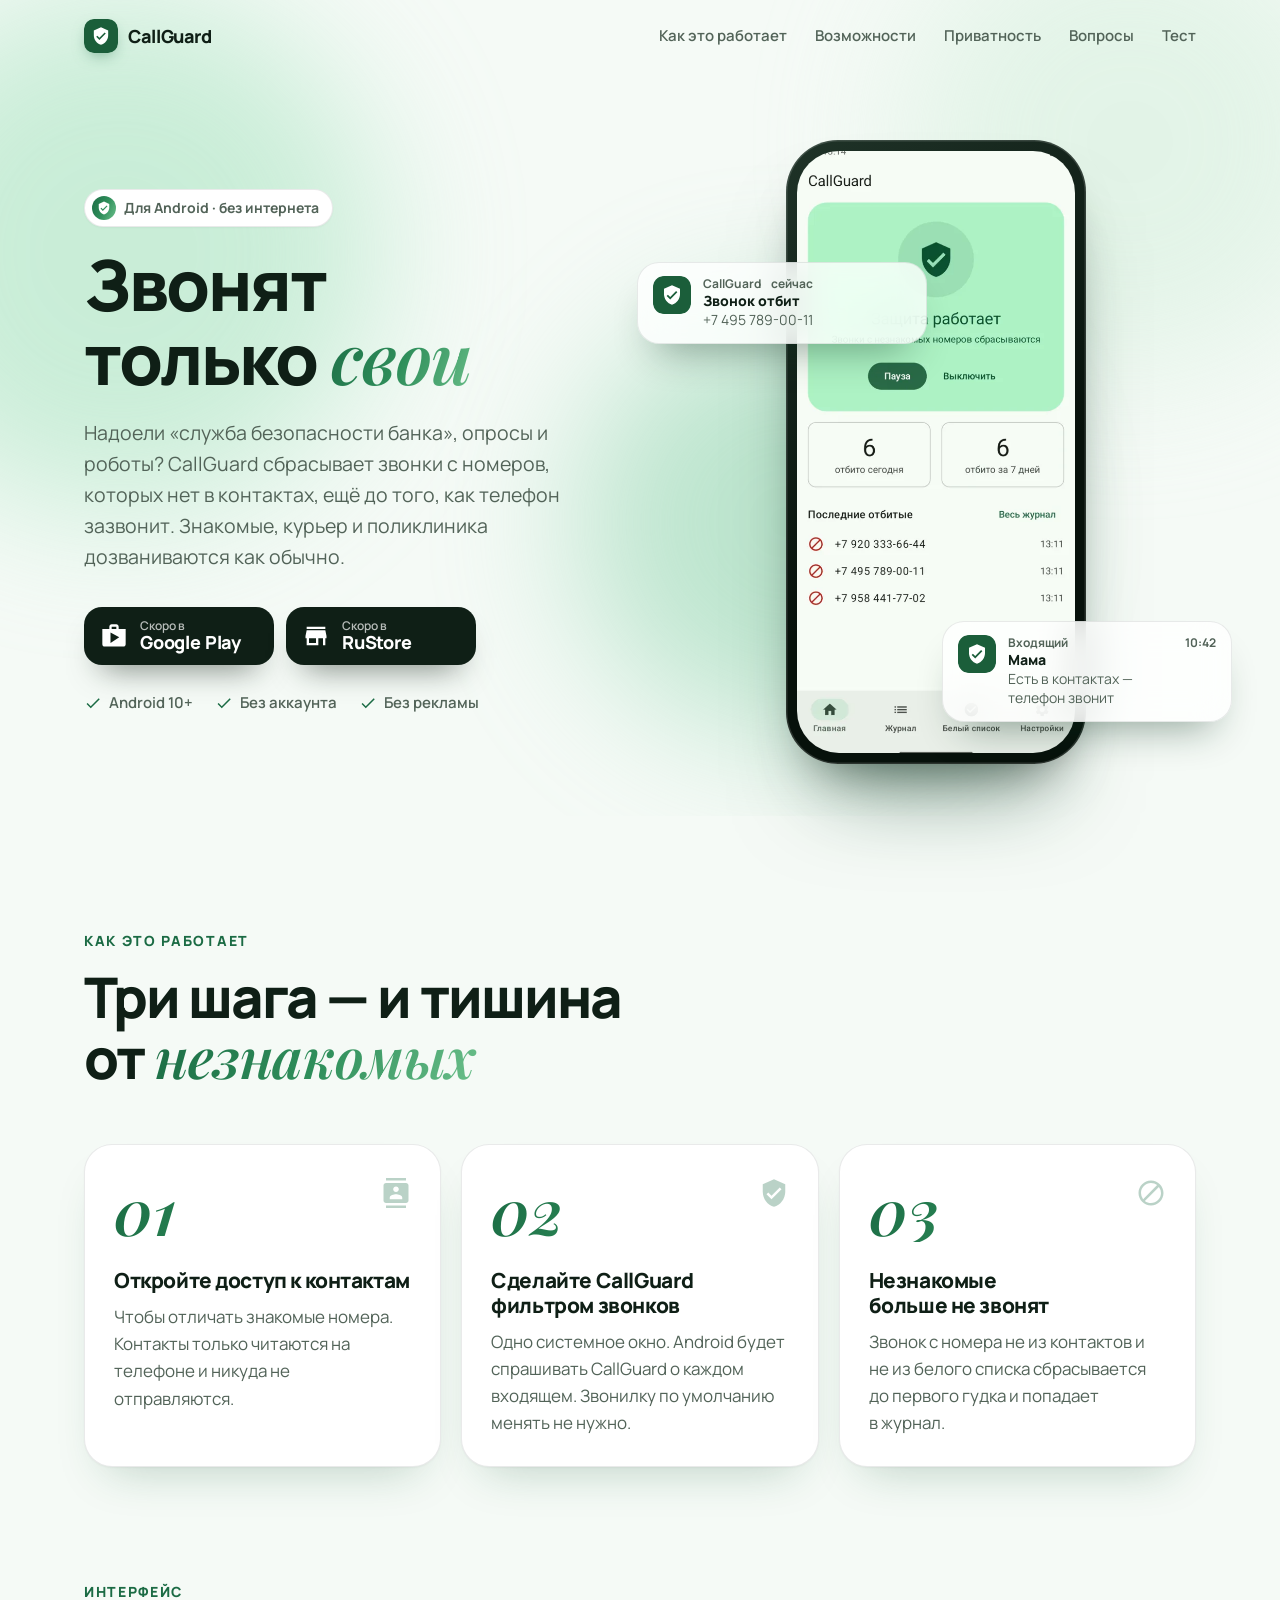
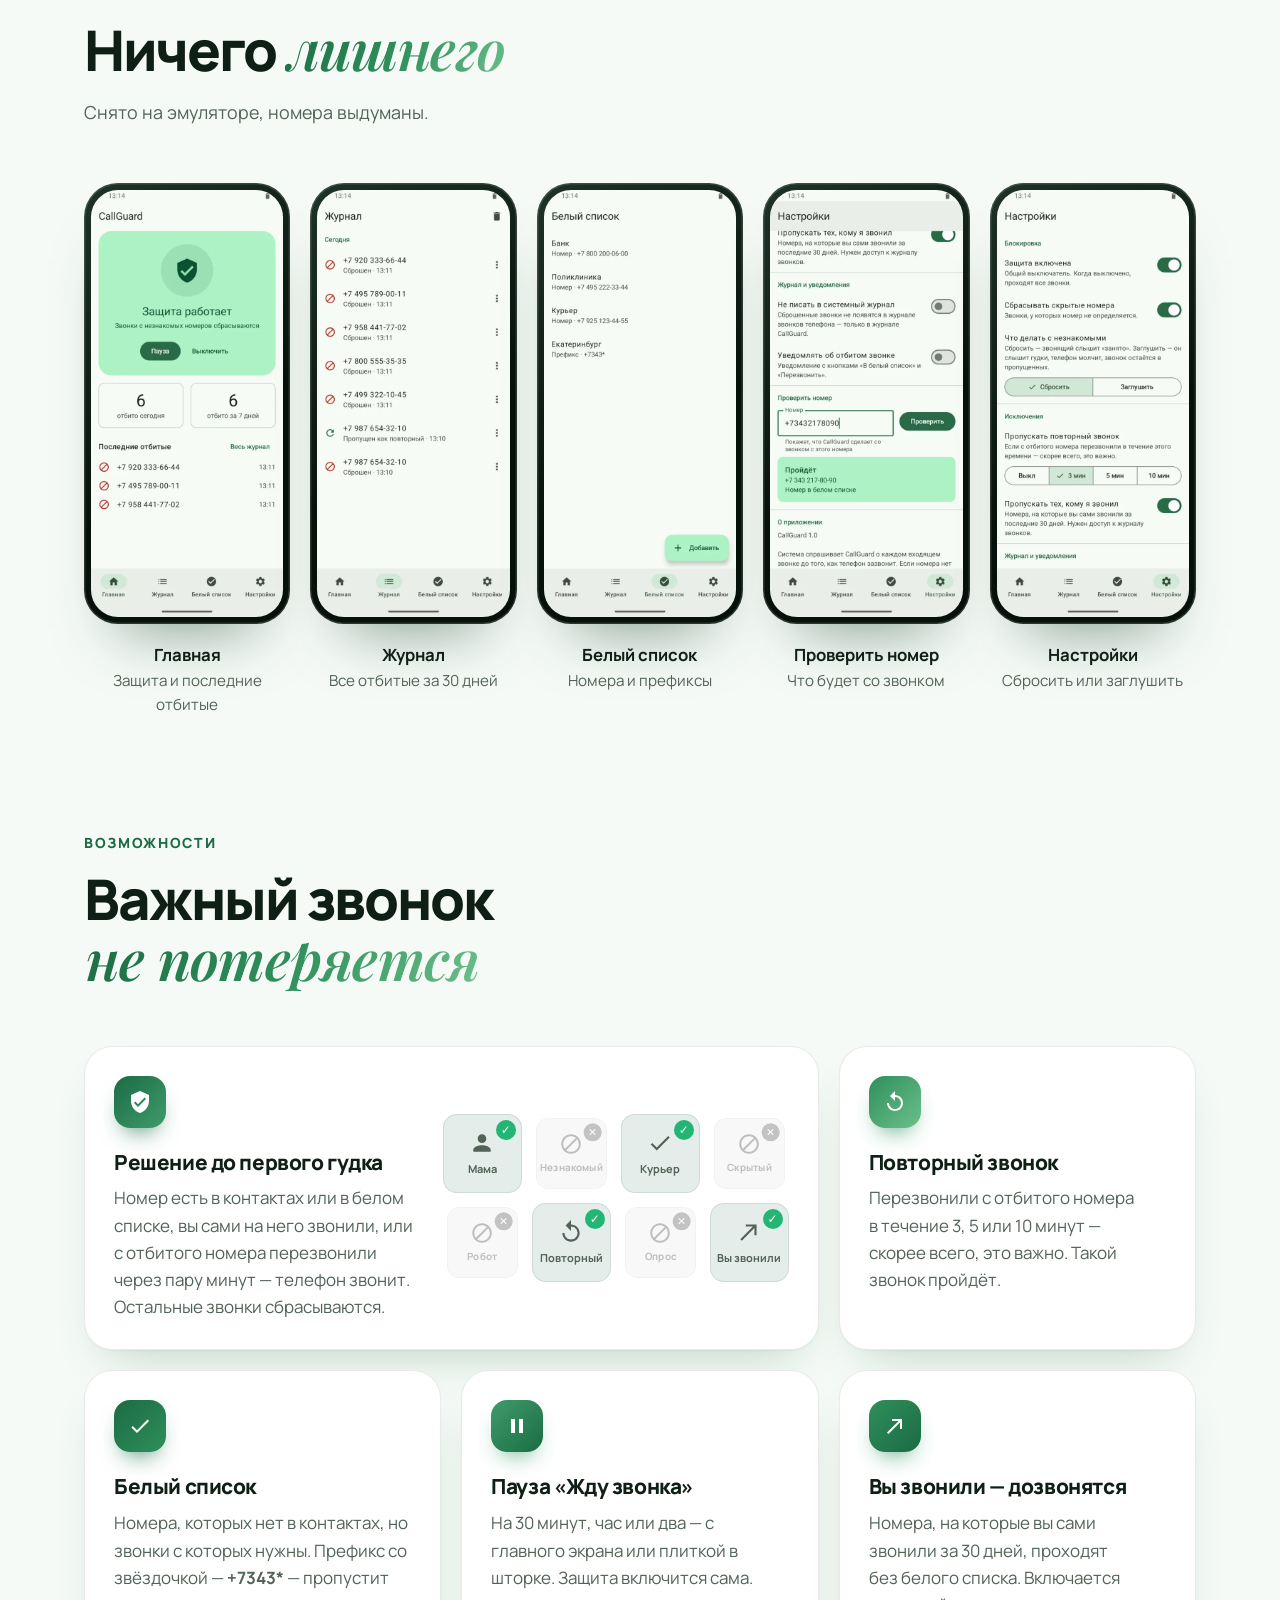
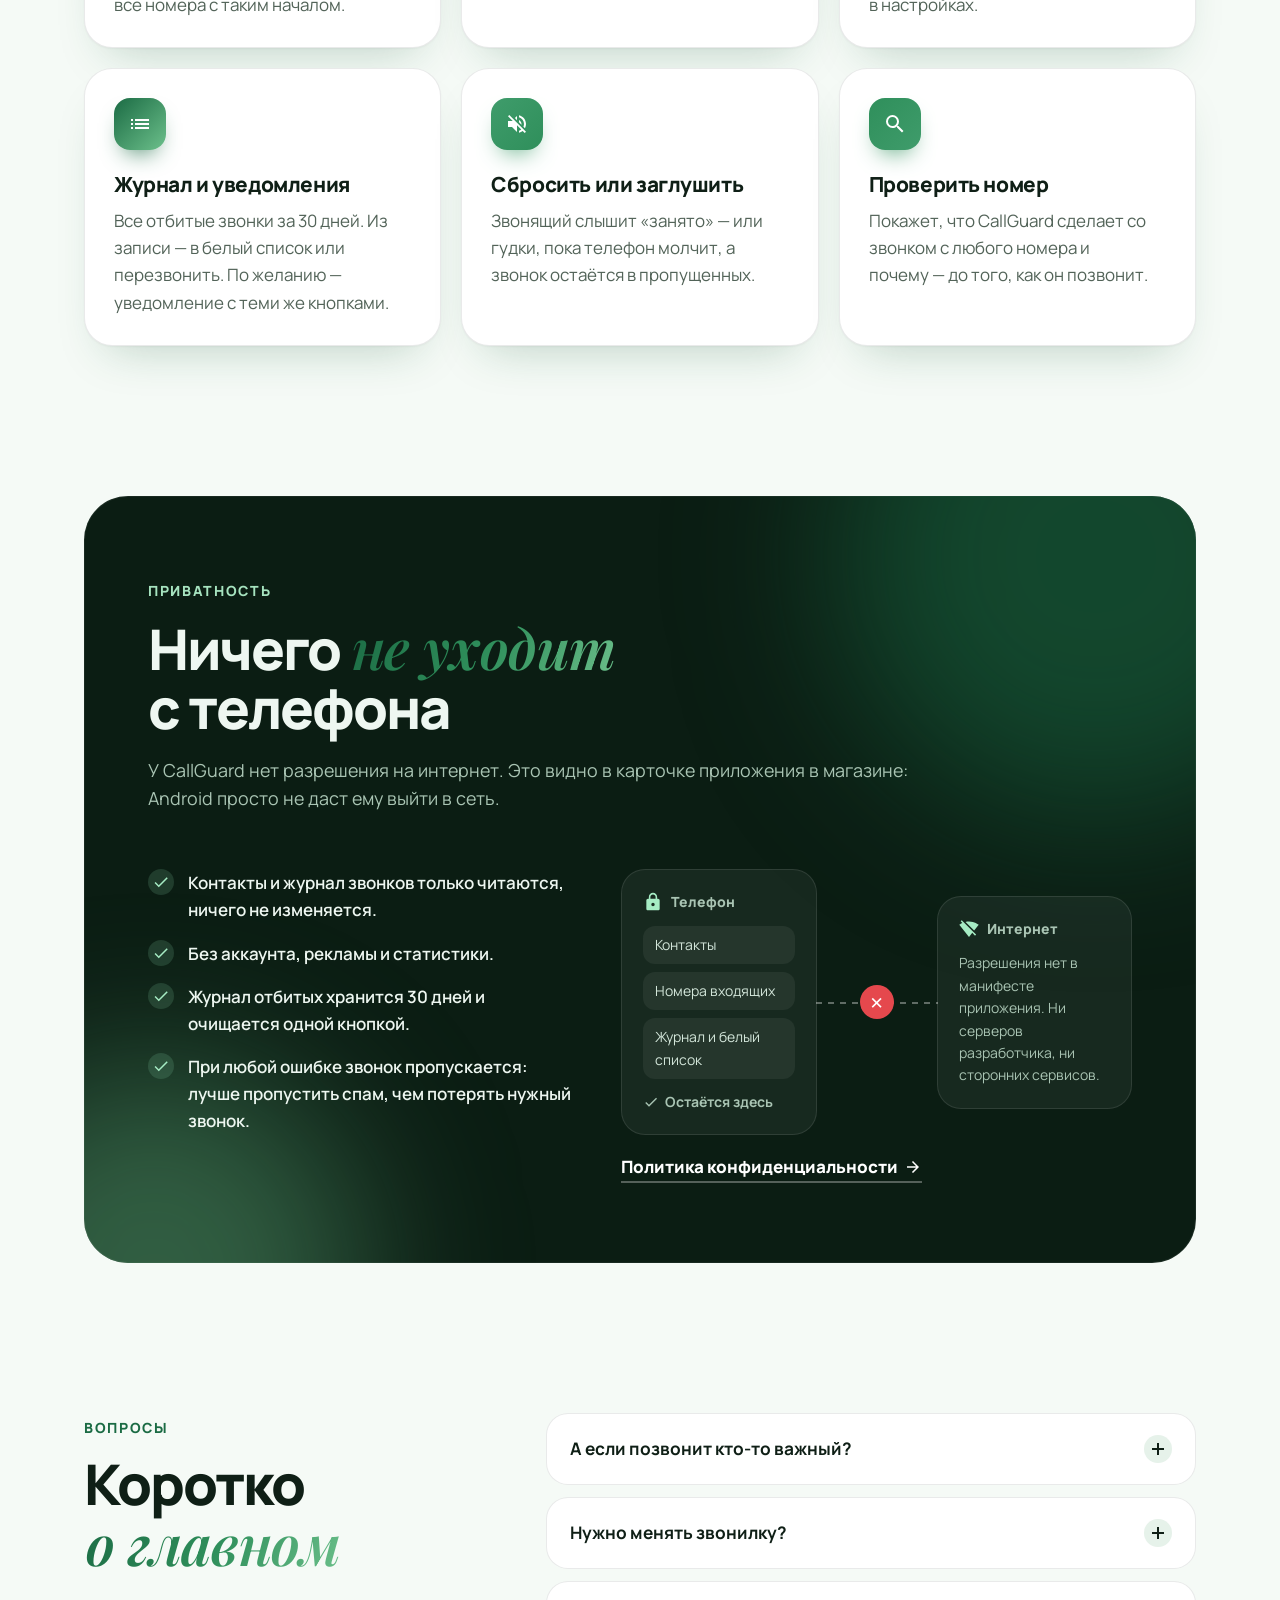
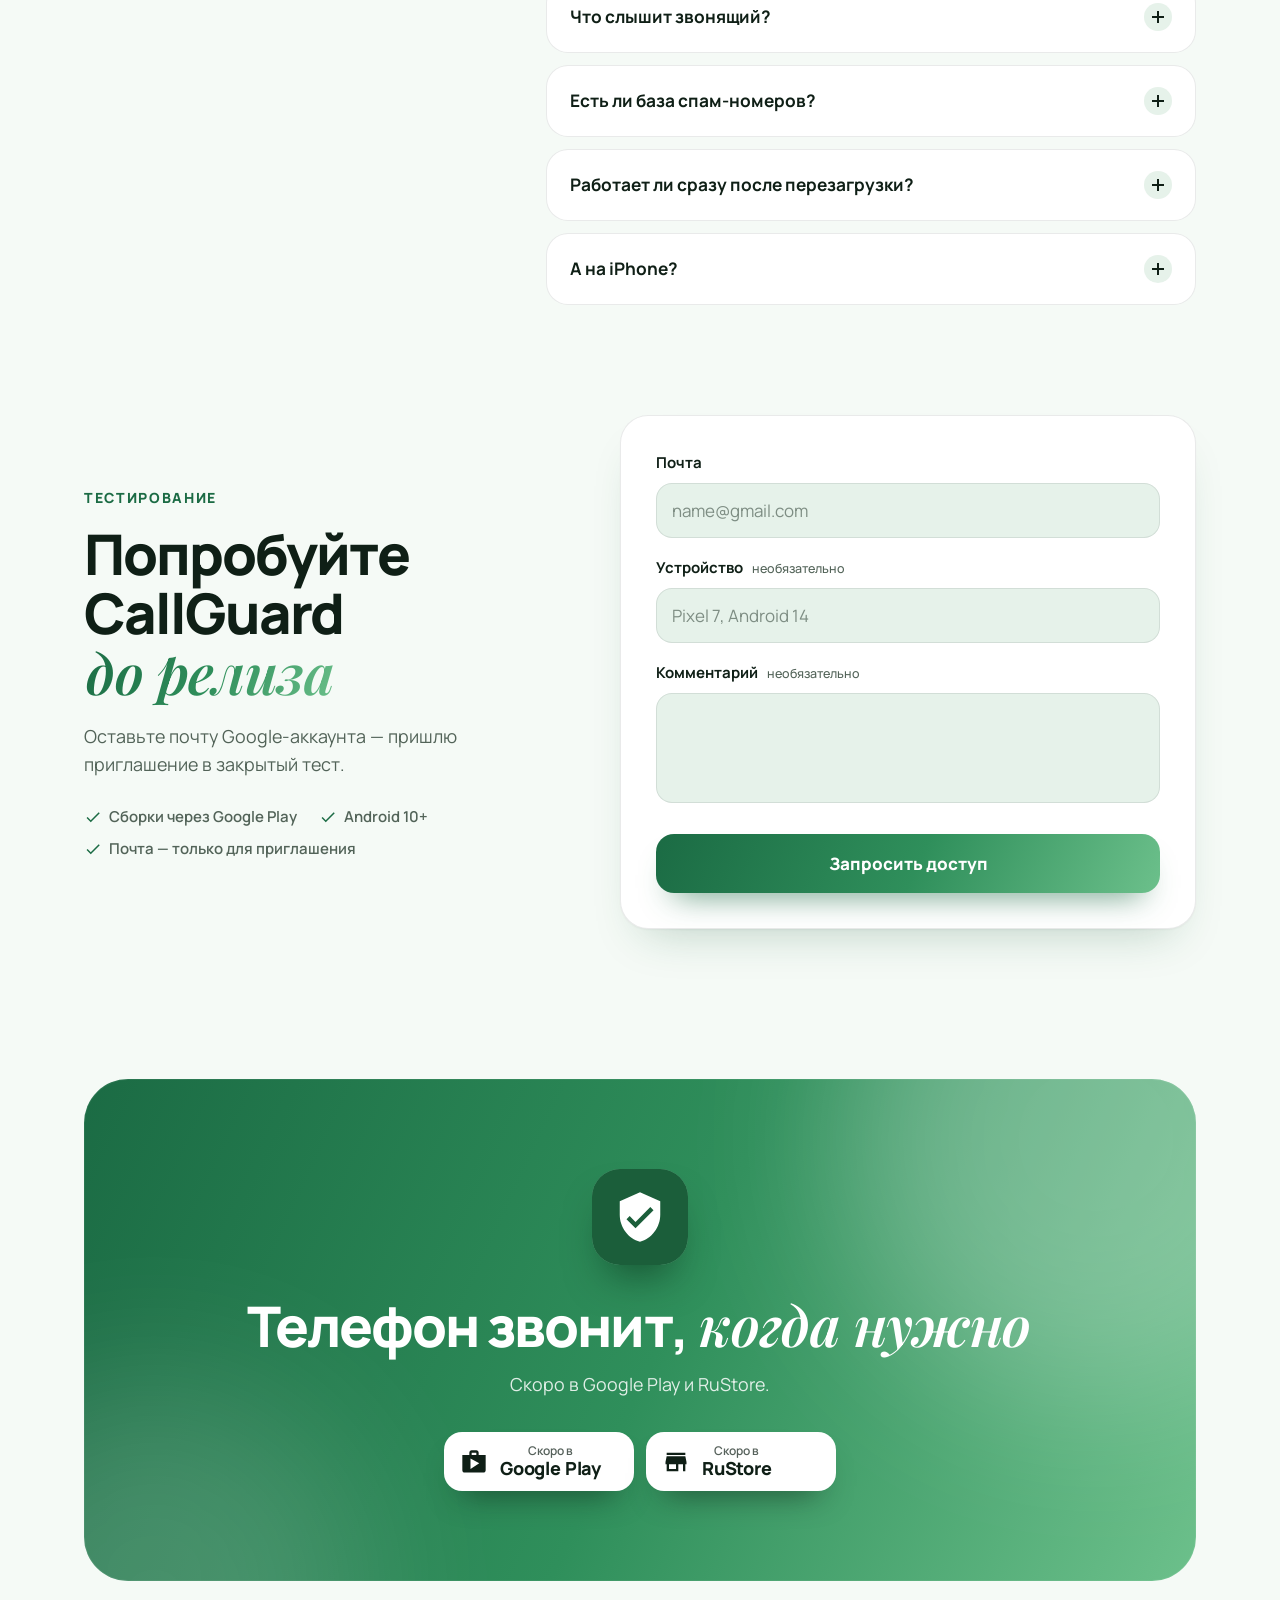
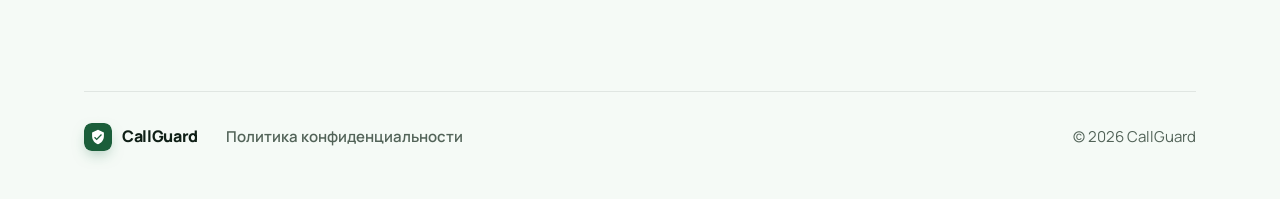
==== index.html @ 75a323c2 "Лендинг и политика конфиденциальности CallGuard" ====
<!doctype html>
<html lang="ru">
<head>
  <meta charset="utf-8">
  <meta name="viewport" content="width=device-width, initial-scale=1">
  <title>CallGuard — защита от спам-звонков для Android</title>
  <meta name="description" content="CallGuard сбрасывает звонки с номеров, которых нет в контактах, ещё до того, как телефон зазвонит. Свои дозвонятся. Без интернета, без рекламы.">
  <meta name="theme-color" content="#1b6b44">
  <meta property="og:type" content="website">
  <meta property="og:title" content="CallGuard">
  <meta property="og:description" content="Звонят только свои. Незнакомые номера сбрасываются ещё до первого гудка.">
  <meta property="og:url" content="https://nightwelf.github.io/callguard/">
  <meta property="og:image" content="https://nightwelf.github.io/callguard/assets/og.png">
  <link rel="canonical" href="https://nightwelf.github.io/callguard/">
  <meta name="twitter:card" content="summary_large_image">
  <link rel="icon" href="assets/favicon.svg" type="image/svg+xml">
  <link rel="apple-touch-icon" href="assets/apple-touch-icon.png">
  <link rel="preload" href="assets/fonts/manrope-cyrillic.woff2" as="font" type="font/woff2" crossorigin>
  <link rel="stylesheet" href="assets/style.css">
  <script>document.documentElement.classList.add("js");</script>
  <script src="assets/main.js" defer></script>
</head>
<body>

<svg class="sprite" aria-hidden="true" focusable="false">
  <!-- Icons: Material Icons (Apache 2.0). -->
  <symbol id="i-shield" viewBox="0 0 24 24"><path d="M12 1 3 5v6c0 5.55 3.84 10.74 9 12 5.16-1.26 9-6.45 9-12V5l-9-4zm-2 16-4-4 1.41-1.41L10 14.17l6.59-6.59L18 9l-8 8z"/></symbol>
  <symbol id="i-check" viewBox="0 0 24 24"><path d="M9 16.17 4.83 12l-1.42 1.41L9 19 21 7l-1.41-1.41z"/></symbol>
  <symbol id="i-shop" viewBox="0 0 24 24"><path d="M16 6V4c0-1.11-.89-2-2-2h-4c-1.11 0-2 .89-2 2v2H2v13c0 1.11.89 2 2 2h16c1.11 0 2-.89 2-2V6h-6zm-6-2h4v2h-4V4zM9 18V9l7.5 4L9 18z"/></symbol>
  <symbol id="i-store" viewBox="0 0 24 24"><path d="M20 4H4v2h16V4zm1 10v-2l-1-5H4l-1 5v2h1v6h10v-6h4v6h2v-6h1zm-9 4H6v-4h6v4z"/></symbol>
  <symbol id="i-contacts" viewBox="0 0 24 24"><path d="M20 0H4v2h16V0zM4 24h16v-2H4v2zM20 4H4c-1.1 0-2 .9-2 2v12c0 1.1.9 2 2 2h16c1.1 0 2-.9 2-2V6c0-1.1-.9-2-2-2zm-8 2.75c1.24 0 2.25 1.01 2.25 2.25s-1.01 2.25-2.25 2.25S9.75 10.24 9.75 9 10.76 6.75 12 6.75zM17 17H7v-1.5c0-1.67 3.33-2.5 5-2.5s5 .83 5 2.5V17z"/></symbol>
  <symbol id="i-block" viewBox="0 0 24 24"><path d="M12 2C6.48 2 2 6.48 2 12s4.48 10 10 10 10-4.48 10-10S17.52 2 12 2zM4 12c0-4.42 3.58-8 8-8 1.85 0 3.55.63 4.9 1.69L5.69 16.9A7.902 7.902 0 0 1 4 12zm8 8c-1.85 0-3.55-.63-4.9-1.69L18.31 7.1A7.902 7.902 0 0 1 20 12c0 4.42-3.58 8-8 8z"/></symbol>
  <symbol id="i-replay" viewBox="0 0 24 24"><path d="M12 5V1L7 6l5 5V7c3.31 0 6 2.69 6 6s-2.69 6-6 6-6-2.69-6-6H4c0 4.42 3.58 8 8 8s8-3.58 8-8-3.58-8-8-8z"/></symbol>
  <symbol id="i-pause" viewBox="0 0 24 24"><path d="M6 19h4V5H6v14zm8-14v14h4V5h-4z"/></symbol>
  <symbol id="i-list" viewBox="0 0 24 24"><path d="M3 13h2v-2H3v2zm0 4h2v-2H3v2zm0-8h2V7H3v2zm4 4h14v-2H7v2zm0 4h14v-2H7v2zM7 7v2h14V7H7z"/></symbol>
  <symbol id="i-outgoing" viewBox="0 0 24 24"><path d="M9 5v2h6.59L4 18.59 5.41 20 17 8.41V15h2V5z"/></symbol>
  <symbol id="i-search" viewBox="0 0 24 24"><path d="M15.5 14h-.79l-.28-.27A6.471 6.471 0 0 0 16 9.5 6.5 6.5 0 1 0 9.5 16c1.61 0 3.09-.59 4.23-1.57l.27.28v.79l5 4.99L20.49 19l-4.99-5zm-6 0C7.01 14 5 11.99 5 9.5S7.01 5 9.5 5 14 7.01 14 9.5 11.99 14 9.5 14z"/></symbol>
  <symbol id="i-volume-off" viewBox="0 0 24 24"><path d="M16.5 12c0-1.77-1.02-3.29-2.5-4.03v2.21l2.45 2.45c.03-.2.05-.41.05-.63zm2.5 0c0 .94-.2 1.82-.54 2.64l1.51 1.51A8.796 8.796 0 0 0 21 12c0-4.28-2.99-7.86-7-8.77v2.06c2.89.86 5 3.54 5 6.71zM4.27 3 3 4.27 7.73 9H3v6h4l5 5v-6.73l4.25 4.25c-.67.52-1.42.93-2.25 1.18v2.06a8.99 8.99 0 0 0 3.69-1.81L19.73 21 21 19.73l-9-9L4.27 3zM12 4 9.91 6.09 12 8.18V4z"/></symbol>
  <symbol id="i-bell" viewBox="0 0 24 24"><path d="M12 22c1.1 0 2-.9 2-2h-4c0 1.1.89 2 2 2zm6-6v-5c0-3.07-1.64-5.64-4.5-6.32V4c0-.83-.67-1.5-1.5-1.5s-1.5.67-1.5 1.5v.68C7.63 5.36 6 7.92 6 11v5l-2 2v1h16v-1l-2-2z"/></symbol>
  <symbol id="i-person" viewBox="0 0 24 24"><path d="M12 12c2.21 0 4-1.79 4-4s-1.79-4-4-4-4 1.79-4 4 1.79 4 4 4zm0 2c-2.67 0-8 1.34-8 4v2h16v-2c0-2.66-5.33-4-8-4z"/></symbol>
  <symbol id="i-lock" viewBox="0 0 24 24"><path d="M18 8h-1V6c0-2.76-2.24-5-5-5S7 3.24 7 6v2H6c-1.1 0-2 .9-2 2v10c0 1.1.9 2 2 2h12c1.1 0 2-.9 2-2V10c0-1.1-.9-2-2-2zm-6 9c-1.1 0-2-.9-2-2s.9-2 2-2 2 .9 2 2-.9 2-2 2zm3.1-9H8.9V6c0-1.71 1.39-3.1 3.1-3.1 1.71 0 3.1 1.39 3.1 3.1v2z"/></symbol>
  <symbol id="i-wifi-off" viewBox="0 0 24 24"><path d="M23.64 7c-.45-.34-4.93-4-11.64-4-1.5 0-2.89.19-4.15.48L18.18 13.8 23.64 7zm-6.6 8.22L3.27 1.44 2 2.72l2.05 2.06C1.91 5.76.59 6.82.36 7l11.63 14.49.01.01.01-.01 3.9-4.86 3.32 3.32 1.27-1.27-3.46-3.46z"/></symbol>
  <symbol id="i-arrow" viewBox="0 0 24 24"><path d="m12 4-1.41 1.41L16.17 11H4v2h12.17l-5.58 5.59L12 20l8-8z"/></symbol>
</svg>

<a class="skip" href="#main">К содержанию</a>

<header class="header">
  <div class="wrap">
    <a class="brand" href="./"><img src="assets/favicon.svg" alt="" width="34" height="34"><span>CallGuard</span></a>
    <nav class="nav" aria-label="Разделы">
      <a href="#how">Как это работает</a>
      <a href="#features">Возможности</a>
      <a href="#privacy">Приватность</a>
      <a href="#faq">Вопросы</a>
      <a href="#beta">Тест</a>
    </nav>
  </div>
</header>

<main id="main">

  <section class="hero">
    <div class="aurora" aria-hidden="true"><span></span><span></span><span></span></div>
    <div class="wrap">
      <div>
        <span class="eyebrow"><i><svg class="ic"><use href="#i-shield"/></svg></i>Для Android · без интернета</span>
        <h1>Звонят только <em>свои</em></h1>
        <p class="lead">Надоели «служба безопасности банка», опросы и роботы? CallGuard сбрасывает звонки с номеров, которых нет в контактах, ещё до того, как телефон зазвонит. Знакомые, курьер и поликлиника дозваниваются как обычно.</p>
        <!-- Not in the stores yet: swap in the real store links after publishing. -->
        <div class="stores">
          <a class="store" aria-disabled="true"><svg class="ic"><use href="#i-shop"/></svg>
            <span><small>Скоро в</small><b>Google Play</b></span></a>
          <a class="store" aria-disabled="true"><svg class="ic"><use href="#i-store"/></svg>
            <span><small>Скоро в</small><b>RuStore</b></span></a>
        </div>
        <ul class="facts">
          <li><svg class="ic"><use href="#i-check"/></svg>Android 10+</li>
          <li><svg class="ic"><use href="#i-check"/></svg>Без аккаунта</li>
          <li><svg class="ic"><use href="#i-check"/></svg>Без рекламы</li>
        </ul>
      </div>

      <div class="visual" aria-hidden="true">
        <div class="notif">
          <img src="assets/favicon.svg" alt="" width="38" height="38">
          <div>
            <p><span>CallGuard</span><span>сейчас</span></p>
            <strong>Звонок отбит</strong>
            <p>+7 495 789-00-11</p>
          </div>
        </div>
        <div class="phone">
          <div class="screen"><img src="assets/shots/1_home.webp" alt="" width="540" height="1200"></div>
        </div>
        <div class="notif n2">
          <img src="assets/favicon.svg" alt="" width="38" height="38">
          <div>
            <p><span>Входящий</span><span>10:42</span></p>
            <strong>Мама</strong>
            <p>Есть в контактах&nbsp;— телефон звонит</p>
          </div>
        </div>
      </div>
    </div>
  </section>

  <section class="section" id="how">
    <div class="wrap">
      <div class="head reveal">
        <span class="kicker">Как это работает</span>
        <h2>Три шага&nbsp;— и тишина от <em>незнакомых</em></h2>
      </div>
      <div class="steps">
        <article class="card step reveal">
          <svg class="ic"><use href="#i-contacts"/></svg>
          <h3>Откройте доступ к контактам</h3>
          <p>Чтобы отличать знакомые номера. Контакты только читаются на телефоне и никуда не отправляются.</p>
        </article>
        <article class="card step reveal" style="--delay:.1s">
          <svg class="ic"><use href="#i-shield"/></svg>
          <h3>Сделайте CallGuard фильтром звонков</h3>
          <p>Одно системное окно. Android будет спрашивать CallGuard о каждом входящем. Звонилку по умолчанию менять не нужно.</p>
        </article>
        <article class="card step reveal" style="--delay:.2s">
          <svg class="ic"><use href="#i-block"/></svg>
          <h3>Незнакомые больше не звонят</h3>
          <p>Звонок с номера не из контактов и не из белого списка сбрасывается до первого гудка и попадает в журнал.</p>
        </article>
      </div>
    </div>
  </section>

  <section class="section" id="screens" style="padding-top:0">
    <div class="wrap">
      <div class="head reveal">
        <span class="kicker">Интерфейс</span>
        <h2>Ничего <em>лишнего</em></h2>
        <p>Снято на эмуляторе, номера выдуманы.</p>
      </div>
      <div class="shots">
        <figure class="shot reveal">
          <div class="frame"><img src="assets/shots/1_home.webp" alt="Главный экран: защита работает, отбито сегодня 6 звонков" width="540" height="1200" loading="lazy"></div>
          <figcaption><b>Главная</b>Защита и последние отбитые</figcaption>
        </figure>
        <figure class="shot reveal" style="--delay:.08s">
          <div class="frame"><img src="assets/shots/2_journal.webp" alt="Журнал отбитых звонков" width="540" height="1200" loading="lazy"></div>
          <figcaption><b>Журнал</b>Все отбитые за 30 дней</figcaption>
        </figure>
        <figure class="shot reveal" style="--delay:.16s">
          <div class="frame"><img src="assets/shots/3_whitelist.webp" alt="Белый список: банк, поликлиника, курьер, префикс +7343" width="540" height="1200" loading="lazy"></div>
          <figcaption><b>Белый список</b>Номера и префиксы</figcaption>
        </figure>
        <figure class="shot reveal" style="--delay:.24s">
          <div class="frame"><img src="assets/shots/4_check.webp" alt="Проверка номера: пройдёт, номер в белом списке" width="540" height="1200" loading="lazy"></div>
          <figcaption><b>Проверить номер</b>Что будет со звонком</figcaption>
        </figure>
        <figure class="shot reveal" style="--delay:.32s">
          <div class="frame"><img src="assets/shots/5_settings.webp" alt="Настройки блокировки и исключений" width="540" height="1200" loading="lazy"></div>
          <figcaption><b>Настройки</b>Сбросить или заглушить</figcaption>
        </figure>
      </div>
    </div>
  </section>

  <section class="section" id="features" style="padding-top:0">
    <div class="wrap">
      <div class="head reveal">
        <span class="kicker">Возможности</span>
        <h2>Важный звонок <em>не потеряется</em></h2>
      </div>
      <div class="bento">
        <article class="card wide reveal">
          <div>
            <span class="badge" style="--c1:#1b6b44;--c2:#3f9c6b"><svg class="ic"><use href="#i-shield"/></svg></span>
            <h3>Решение до первого гудка</h3>
            <p>Номер есть в контактах или в белом списке, вы сами на него звонили, или с отбитого номера перезвонили через пару минут&nbsp;— телефон звонит. Остальные звонки сбрасываются.</p>
          </div>
          <div class="tiles" aria-hidden="true">
            <div class="tile good"><svg class="ic"><use href="#i-person"/></svg>Мама</div>
            <div class="tile bad" style="--d:.15s"><svg class="ic"><use href="#i-block"/></svg>Незнакомый</div>
            <div class="tile good" style="--d:.3s"><svg class="ic"><use href="#i-check"/></svg>Курьер</div>
            <div class="tile bad" style="--d:.45s"><svg class="ic"><use href="#i-block"/></svg>Скрытый</div>
            <div class="tile bad" style="--d:.6s"><svg class="ic"><use href="#i-block"/></svg>Робот</div>
            <div class="tile good" style="--d:.75s"><svg class="ic"><use href="#i-replay"/></svg>Повторный</div>
            <div class="tile bad" style="--d:.9s"><svg class="ic"><use href="#i-block"/></svg>Опрос</div>
            <div class="tile good" style="--d:1.05s"><svg class="ic"><use href="#i-outgoing"/></svg>Вы звонили</div>
          </div>
        </article>
        <article class="card reveal" style="--delay:.1s">
          <span class="badge" style="--c1:#2f8f5b;--c2:#6cc08b"><svg class="ic"><use href="#i-replay"/></svg></span>
          <h3>Повторный звонок</h3>
          <p>Перезвонили с отбитого номера в течение 3, 5 или 10 минут&nbsp;— скорее всего, это важно. Такой звонок пройдёт.</p>
        </article>
        <article class="card reveal">
          <span class="badge" style="--c1:#1b6b44;--c2:#2f8f5b"><svg class="ic"><use href="#i-check"/></svg></span>
          <h3>Белый список</h3>
          <p>Номера, которых нет в контактах, но звонки с которых нужны. Префикс со звёздочкой&nbsp;— <b>+7343*</b>&nbsp;— пропустит все номера с таким началом.</p>
        </article>
        <article class="card reveal" style="--delay:.1s">
          <span class="badge" style="--c1:#3f9c6b;--c2:#1b6b44"><svg class="ic"><use href="#i-pause"/></svg></span>
          <h3>Пауза «Жду звонка»</h3>
          <p>На 30 минут, час или два&nbsp;— с главного экрана или плиткой в шторке. Защита включится сама.</p>
        </article>
        <article class="card reveal" style="--delay:.2s">
          <span class="badge" style="--c1:#2f8f5b;--c2:#1b6b44"><svg class="ic"><use href="#i-outgoing"/></svg></span>
          <h3>Вы звонили&nbsp;— дозвонятся</h3>
          <p>Номера, на которые вы сами звонили за 30 дней, проходят без белого списка. Включается в настройках.</p>
        </article>
        <article class="card reveal">
          <span class="badge" style="--c1:#1b6b44;--c2:#6cc08b"><svg class="ic"><use href="#i-list"/></svg></span>
          <h3>Журнал и уведомления</h3>
          <p>Все отбитые звонки за 30 дней. Из записи&nbsp;— в белый список или перезвонить. По желанию&nbsp;— уведомление с теми же кнопками.</p>
        </article>
        <article class="card reveal" style="--delay:.1s">
          <span class="badge" style="--c1:#3f9c6b;--c2:#2f8f5b"><svg class="ic"><use href="#i-volume-off"/></svg></span>
          <h3>Сбросить или заглушить</h3>
          <p>Звонящий слышит «занято»&nbsp;— или гудки, пока телефон молчит, а звонок остаётся в пропущенных.</p>
        </article>
        <article class="card reveal" style="--delay:.2s">
          <span class="badge" style="--c1:#2f8f5b;--c2:#3f9c6b"><svg class="ic"><use href="#i-search"/></svg></span>
          <h3>Проверить номер</h3>
          <p>Покажет, что CallGuard сделает со звонком с любого номера и почему&nbsp;— до того, как он позвонит.</p>
        </article>
      </div>
    </div>
  </section>

  <section class="privacy" id="privacy">
    <div class="wrap">
      <div class="island">
        <div class="head reveal">
          <span class="kicker">Приватность</span>
          <h2>Ничего <em>не уходит</em> с телефона</h2>
          <p>У CallGuard нет разрешения на интернет. Это видно в карточке приложения в магазине: Android просто не даст ему выйти в сеть.</p>
        </div>
        <div class="privacy-grid">
          <ul class="checks reveal">
            <li><svg class="ic"><use href="#i-check"/></svg><span>Контакты и журнал звонков только читаются, ничего не изменяется.</span></li>
            <li><svg class="ic"><use href="#i-check"/></svg><span>Без аккаунта, рекламы и статистики.</span></li>
            <li><svg class="ic"><use href="#i-check"/></svg><span>Журнал отбитых хранится 30 дней и очищается одной кнопкой.</span></li>
            <li><svg class="ic"><use href="#i-check"/></svg><span>При любой ошибке звонок пропускается: лучше пропустить спам, чем потерять нужный звонок.</span></li>
          </ul>
          <div class="reveal" style="--delay:.15s">
            <div class="flow">
              <div class="node">
                <p class="node-title"><svg class="ic"><use href="#i-lock"/></svg>Телефон</p>
                <ul>
                  <li>Контакты</li>
                  <li>Номера входящих</li>
                  <li>Журнал и белый список</li>
                </ul>
                <p class="node-note"><svg class="ic"><use href="#i-check"/></svg>Остаётся здесь</p>
              </div>
              <div class="track" aria-hidden="true"><b>✕</b></div>
              <div class="node">
                <p class="node-title"><svg class="ic"><use href="#i-wifi-off"/></svg>Интернет</p>
                <p>Разрешения нет в манифесте приложения. Ни серверов разработчика, ни сторонних сервисов.</p>
              </div>
            </div>
            <a class="more" href="privacy.html">Политика конфиденциальности <svg class="ic"><use href="#i-arrow"/></svg></a>
          </div>
        </div>
      </div>
    </div>
  </section>

  <section class="section" id="faq">
    <div class="wrap faq">
      <div class="head reveal">
        <span class="kicker">Вопросы</span>
        <h2>Коротко <em>о главном</em></h2>
      </div>
      <div class="qa reveal">
        <details>
          <summary>А если позвонит кто-то важный?</summary>
          <p>Для этого есть повторный звонок (перезвонили в течение нескольких минут&nbsp;— пройдёт), пауза «Жду звонка», белый список и «Пропускать тех, кому я звонил». Каждый отбитый звонок виден в журнале, а по желанию приходит уведомление с кнопкой «Перезвонить».</p>
        </details>
        <details>
          <summary>Нужно менять звонилку?</summary>
          <p>Нет. CallGuard использует системную роль «Определитель номера и защита от спама»: звоните и принимайте звонки как раньше.</p>
        </details>
        <details>
          <summary>Что слышит звонящий?</summary>
          <p>В режиме «Сбросить»&nbsp;— «занято». В режиме «Заглушить»&nbsp;— обычные гудки: телефон молчит, а звонок остаётся в пропущенных.</p>
        </details>
        <details>
          <summary>Есть ли база спам-номеров?</summary>
          <p>Нет, и это намеренно. CallGuard не гадает, кто спамер, а пропускает только своих. Поэтому ему не нужны ни интернет, ни обновления баз&nbsp;— и новый номер мошенника тоже не дозвонится.</p>
        </details>
        <details>
          <summary>Работает ли сразу после перезагрузки?</summary>
          <p>До первой разблокировки телефона контакты и настройки зашифрованы, и в это время звонки проходят. После разблокировки защита работает как обычно.</p>
        </details>
        <details>
          <summary>А на iPhone?</summary>
          <p>CallGuard&nbsp;— только для Android 10 и новее.</p>
        </details>
      </div>
    </div>
  </section>

  <section class="section" id="beta" style="padding-top:0">
    <div class="wrap beta">
      <div class="head reveal">
        <span class="kicker">Тестирование</span>
        <h2>Попробуйте CallGuard <em>до релиза</em></h2>
        <p>Оставьте почту Google-аккаунта&nbsp;— пришлю приглашение в&nbsp;закрытый тест.</p>
        <ul class="facts">
          <li><svg class="ic"><use href="#i-check"/></svg>Сборки через Google Play</li>
          <li><svg class="ic"><use href="#i-check"/></svg>Android 10+</li>
          <li><svg class="ic"><use href="#i-check"/></svg>Почта&nbsp;— только для приглашения</li>
        </ul>
      </div>

      <form class="card beta-form reveal" id="beta-form">
        <input type="hidden" name="app" value="callguard">
        <label><span>Почта</span><input type="email" name="email" required maxlength="200" autocomplete="email" placeholder="name@gmail.com"></label>
        <label><span>Устройство <small>необязательно</small></span><input name="device" maxlength="100" placeholder="Pixel 7, Android 14"></label>
        <label><span>Комментарий <small>необязательно</small></span><textarea name="comment" maxlength="1000" rows="3"></textarea></label>
        <input class="hp" name="website" tabindex="-1" autocomplete="off" aria-hidden="true">
        <button type="submit">Запросить доступ</button>
        <span class="beta-status" role="status" aria-live="polite"></span>
      </form>
    </div>
  </section>

  <section class="final">
    <div class="wrap">
      <div class="island reveal">
        <img src="assets/favicon.svg" alt="" width="96" height="96">
        <h2>Телефон звонит, <em>когда нужно</em></h2>
        <p>Скоро в Google Play и RuStore.</p>
        <div class="stores">
          <a class="store" aria-disabled="true"><svg class="ic"><use href="#i-shop"/></svg>
            <span><small>Скоро в</small><b>Google Play</b></span></a>
          <a class="store" aria-disabled="true"><svg class="ic"><use href="#i-store"/></svg>
            <span><small>Скоро в</small><b>RuStore</b></span></a>
        </div>
      </div>
    </div>
  </section>

</main>

<footer class="footer">
  <div class="wrap">
    <a class="brand" href="./"><img src="assets/favicon.svg" alt="" width="28" height="28"><span>CallGuard</span></a>
    <a href="privacy.html">Политика конфиденциальности</a>
    <span class="copy">© 2026 CallGuard</span>
  </div>
</footer>

</body>
</html>
---- assets/style.css ----
/* CallGuard — site styles. Fonts are self-hosted: a privacy site does
   not hand visitors' IPs to a font CDN. */

@font-face {
  font-family: "Manrope";
  src: url("fonts/manrope-cyrillic.woff2") format("woff2");
  font-weight: 400 800;
  font-display: swap;
  unicode-range: U+0301, U+0400-045F, U+0490-0491, U+04B0-04B1, U+2116;
}
@font-face {
  font-family: "Manrope";
  src: url("fonts/manrope-latin.woff2") format("woff2");
  font-weight: 400 800;
  font-display: swap;
  unicode-range: U+0000-00FF, U+0131, U+0152-0153, U+02BB-02BC, U+02C6, U+02DA,
    U+02DC, U+0304, U+0308, U+0329, U+2000-206F, U+20AC, U+2122, U+2191, U+2193,
    U+2212, U+2215, U+FEFF, U+FFFD;
}
@font-face {
  font-family: "Playfair Display";
  font-style: italic;
  src: url("fonts/playfair-display-cyrillic.woff2") format("woff2");
  font-weight: 500 700;
  font-display: swap;
  unicode-range: U+0301, U+0400-045F, U+0490-0491, U+04B0-04B1, U+2116;
}
@font-face {
  font-family: "Playfair Display";
  font-style: italic;
  src: url("fonts/playfair-display-latin.woff2") format("woff2");
  font-weight: 500 700;
  font-display: swap;
  unicode-range: U+0000-00FF, U+0131, U+0152-0153, U+02BB-02BC, U+02C6, U+02DA,
    U+02DC, U+0304, U+0308, U+0329, U+2000-206F, U+20AC, U+2122, U+2191, U+2193,
    U+2212, U+2215, U+FEFF, U+FFFD;
}

:root {
  --accent: #1b6b44;
  --accent-2: #2f8f5b;
  --accent-3: #6cc08b;
  --sun: #ffb02e;
  --grad: linear-gradient(115deg, var(--accent) 0%, var(--accent-2) 52%, var(--accent-3) 100%);

  --bg: #f5faf6;
  --bg-soft: #e6f2ea;
  --surface: #ffffff;
  --text: #0f1f16;
  --muted: #526358;
  --line: rgba(15, 31, 22, 0.09);
  --shadow: 0 1px 2px rgba(15, 31, 22, 0.04), 0 24px 48px -24px rgba(20, 90, 55, 0.28);
  --btn-bg: #0f1f16;
  --btn-text: #ffffff;

  --radius: 28px;
  --wrap: 1160px;
  --gutter: 24px;
  --ease: cubic-bezier(0.2, 0.7, 0.2, 1);

  color-scheme: light;
}

@media (prefers-color-scheme: dark) {
  :root {
    --bg: #08130d;
    --bg-soft: #0d1c14;
    --surface: #12241a;
    --text: #eef7f1;
    --muted: #9db5a6;
    --line: rgba(255, 255, 255, 0.09);
    --shadow: 0 1px 2px rgba(0, 0, 0, 0.3), 0 24px 48px -24px rgba(0, 0, 0, 0.7);
    --btn-bg: #ffffff;
    --btn-text: #0f1f16;
    color-scheme: dark;
  }
}

*,
*::before,
*::after {
  box-sizing: border-box;
}

html {
  scroll-behavior: smooth;
  scroll-padding-top: 88px;
  -webkit-text-size-adjust: 100%;
}

body {
  margin: 0;
  background: var(--bg);
  color: var(--text);
  font: 400 17px/1.6 "Manrope", system-ui, -apple-system, "Segoe UI", Roboto, sans-serif;
  -webkit-font-smoothing: antialiased;
  overflow-x: hidden;
}

img,
svg {
  display: block;
  max-width: 100%;
}

a {
  color: inherit;
}

:focus-visible {
  outline: 3px solid var(--accent);
  outline-offset: 3px;
  border-radius: 8px;
}

h1,
h2,
h3 {
  margin: 0;
  font-weight: 800;
  letter-spacing: -0.035em;
  line-height: 1.05;
  text-wrap: balance;
}

p {
  margin: 0;
  text-wrap: pretty;
}

em {
  font-family: "Playfair Display", Georgia, serif;
  font-style: italic;
  font-weight: 600;
  letter-spacing: -0.01em;
  background: var(--grad);
  -webkit-background-clip: text;
  background-clip: text;
  color: transparent;
  padding: 0 0.04em;
}

.wrap {
  width: 100%;
  max-width: var(--wrap);
  margin: 0 auto;
  padding: 0 var(--gutter);
}

.ic {
  width: 24px;
  height: 24px;
  fill: currentColor;
  flex: none;
}

.sprite {
  position: absolute;
  width: 0;
  height: 0;
  overflow: hidden;
}

.skip {
  position: absolute;
  left: -999px;
  top: 8px;
  z-index: 100;
  padding: 10px 16px;
  border-radius: 12px;
  background: var(--btn-bg);
  color: var(--btn-text);
}
.skip:focus {
  left: 8px;
}

/* ---------- Header ---------- */

.header {
  position: sticky;
  top: 0;
  z-index: 50;
  transition: background-color 0.3s, box-shadow 0.3s;
}
.header.is-scrolled {
  background: color-mix(in srgb, var(--bg) 78%, transparent);
  -webkit-backdrop-filter: saturate(160%) blur(16px);
  backdrop-filter: saturate(160%) blur(16px);
  box-shadow: 0 1px 0 var(--line);
}
.header .wrap {
  display: flex;
  align-items: center;
  gap: 24px;
  height: 72px;
}

.brand {
  display: inline-flex;
  align-items: center;
  gap: 10px;
  font-weight: 800;
  font-size: 18px;
  letter-spacing: -0.02em;
  text-decoration: none;
}
.brand img {
  width: 34px;
  height: 34px;
  border-radius: 10px;
  box-shadow: 0 6px 16px -6px rgba(27, 107, 68, 0.6);
}

.nav {
  display: flex;
  gap: 28px;
  margin-left: auto;
}
.nav a {
  color: var(--muted);
  font-size: 15px;
  font-weight: 600;
  text-decoration: none;
  transition: color 0.2s;
}
.nav a:hover {
  color: var(--text);
}

/* ---------- Hero ---------- */

.hero {
  position: relative;
  padding: 40px 0 24px;
  isolation: isolate;
}

.aurora {
  position: absolute;
  inset: -120px 0 0;
  z-index: -1;
  overflow: hidden;
  pointer-events: none;
}
.aurora span {
  position: absolute;
  border-radius: 50%;
  filter: blur(70px);
  opacity: 0.55;
  animation: drift 22s var(--ease) infinite alternate;
}
.aurora span:nth-child(1) {
  width: 520px;
  height: 520px;
  left: -140px;
  top: 40px;
  background: #a6e3bf;
}
.aurora span:nth-child(2) {
  width: 460px;
  height: 460px;
  right: -80px;
  top: -40px;
  background: #d4efdc;
  animation-delay: -7s;
}
.aurora span:nth-child(3) {
  width: 420px;
  height: 420px;
  left: 45%;
  top: 360px;
  background: #8fd4ae;
  animation-delay: -14s;
}
@media (prefers-color-scheme: dark) {
  .aurora span {
    opacity: 0.28;
  }
}
@keyframes drift {
  to {
    transform: translate(60px, 40px) scale(1.15);
  }
}

.hero .wrap {
  display: grid;
  grid-template-columns: 1.05fr 1fr;
  align-items: center;
  gap: 48px;
}

.eyebrow {
  display: inline-flex;
  align-items: center;
  gap: 8px;
  padding: 7px 14px 7px 8px;
  border-radius: 999px;
  background: var(--surface);
  box-shadow: inset 0 0 0 1px var(--line), var(--shadow);
  font-size: 14px;
  font-weight: 700;
  color: var(--muted);
}
.eyebrow i {
  display: grid;
  place-items: center;
  width: 24px;
  height: 24px;
  border-radius: 50%;
  background: var(--grad);
  color: #fff;
}
.eyebrow .ic {
  width: 14px;
  height: 14px;
}

.hero h1 {
  margin: 22px 0 22px;
  font-size: clamp(2.6rem, 1.4rem + 3.8vw, 4.4rem);
  line-height: 1.02;
}
.lead {
  max-width: 34em;
  font-size: clamp(1.05rem, 0.98rem + 0.35vw, 1.22rem);
  color: var(--muted);
}

.stores {
  display: flex;
  flex-wrap: wrap;
  gap: 12px;
  margin-top: 34px;
}
.store {
  display: inline-flex;
  align-items: center;
  gap: 12px;
  min-width: 190px;
  padding: 12px 22px 12px 16px;
  border-radius: 18px;
  background: var(--btn-bg);
  color: var(--btn-text);
  text-decoration: none;
  line-height: 1.15;
  box-shadow: 0 18px 32px -18px rgba(15, 31, 22, 0.7);
  transition: transform 0.25s var(--ease), box-shadow 0.25s;
}
.store:hover {
  transform: translateY(-2px);
}
.store small {
  display: block;
  font-size: 12px;
  font-weight: 600;
  opacity: 0.7;
}
.store b {
  font-size: 18px;
  font-weight: 800;
  letter-spacing: -0.01em;
}
.store .ic {
  width: 28px;
  height: 28px;
}
.store[aria-disabled="true"] {
  cursor: default;
}

.facts {
  display: flex;
  flex-wrap: wrap;
  gap: 8px 22px;
  margin: 26px 0 0;
  padding: 0;
  list-style: none;
  color: var(--muted);
  font-size: 15px;
  font-weight: 600;
}
.facts li {
  display: inline-flex;
  align-items: center;
  gap: 7px;
}
.facts .ic {
  width: 18px;
  height: 18px;
  color: var(--accent);
}

/* Hero visual: phone with the real home screen and two call notifications. */

.visual {
  position: relative;
  display: grid;
  place-items: center;
  min-height: 680px;
  perspective: 1400px;
}

.phone {
  position: relative;
  z-index: 2;
  width: 300px;
  height: 624px;
  padding: 11px;
  border-radius: 52px;
  background: linear-gradient(145deg, #1f3328, #07110b 60%);
  box-shadow:
    inset 0 0 0 1.5px rgba(255, 255, 255, 0.14),
    0 60px 90px -40px rgba(10, 60, 35, 0.55),
    0 30px 50px -30px rgba(0, 0, 0, 0.5);
}
.screen {
  position: relative;
  height: 100%;
  border-radius: 42px;
  overflow: hidden;
  background: #07110b;
}
.notif {
  position: absolute;
  z-index: 3;
  top: 150px;
  left: -40px;
  display: flex;
  gap: 12px;
  width: 290px;
  padding: 14px 16px;
  border-radius: 22px;
  background: color-mix(in srgb, var(--surface) 82%, transparent);
  -webkit-backdrop-filter: blur(18px) saturate(160%);
  backdrop-filter: blur(18px) saturate(160%);
  box-shadow: inset 0 0 0 1px var(--line), 0 24px 40px -20px rgba(10, 50, 30, 0.45);
  font-size: 14px;
  line-height: 1.35;
  animation: float 7s ease-in-out infinite;
}
.notif img {
  width: 38px;
  height: 38px;
  border-radius: 11px;
}
.notif p {
  color: var(--muted);
}
.notif p:first-child {
  display: flex;
  justify-content: space-between;
  font-size: 12px;
  font-weight: 700;
}
.notif strong {
  display: block;
  color: var(--text);
  font-weight: 800;
}

@keyframes float {
  50% {
    translate: 0 -12px;
  }
}

.screen img {
  width: 100%;
  height: 100%;
  object-fit: cover;
}
.notif.n2 {
  top: auto;
  bottom: 70px;
  left: auto;
  right: -36px;
  animation-delay: -3.5s;
}
.tile.good {
  background: color-mix(in srgb, var(--accent) 12%, var(--surface));
  color: var(--text);
}
.track b {
  position: absolute;
  top: 50%;
  left: 50%;
  display: grid;
  place-items: center;
  width: 34px;
  height: 34px;
  border-radius: 50%;
  background: #e5484d;
  color: #fff;
  font-weight: 800;
  translate: -50% -50%;
}

/* ---------- Sections ---------- */

.section {
  padding: 110px 0;
}
.head {
  max-width: 760px;
  margin-bottom: 56px;
}
.kicker {
  display: inline-block;
  margin-bottom: 16px;
  color: var(--accent);
  font-size: 14px;
  font-weight: 800;
  letter-spacing: 0.12em;
  text-transform: uppercase;
}
.head h2 {
  font-size: clamp(2.1rem, 1.3rem + 2.8vw, 3.5rem);
}
.head p {
  margin-top: 18px;
  color: var(--muted);
  font-size: 1.12rem;
}

.card {
  position: relative;
  padding: 30px;
  border-radius: var(--radius);
  background: var(--surface);
  box-shadow: inset 0 0 0 1px var(--line), var(--shadow);
  transition: transform 0.35s var(--ease), box-shadow 0.35s;
}
.card h3 {
  font-size: 1.3rem;
  letter-spacing: -0.02em;
  line-height: 1.2;
}
.card p {
  margin-top: 10px;
  color: var(--muted);
}

/* Steps */

.steps {
  display: grid;
  grid-template-columns: repeat(3, 1fr);
  gap: 20px;
  counter-reset: step;
}
.step {
  padding-top: 34px;
}
.step::before {
  counter-increment: step;
  content: "0" counter(step);
  display: block;
  margin-bottom: 26px;
  font: italic 600 64px/1 "Playfair Display", Georgia, serif;
  background: var(--grad);
  -webkit-background-clip: text;
  background-clip: text;
  color: transparent;
}
.step .ic {
  position: absolute;
  top: 34px;
  right: 30px;
  width: 30px;
  height: 30px;
  color: var(--line);
  color: color-mix(in srgb, var(--accent) 30%, transparent);
}

/* Features bento */

.bento {
  display: grid;
  grid-template-columns: repeat(3, 1fr);
  gap: 20px;
}
.bento .card:hover {
  transform: translateY(-4px);
}
.badge {
  display: grid;
  place-items: center;
  width: 52px;
  height: 52px;
  margin-bottom: 22px;
  border-radius: 16px;
  color: #fff;
  background: linear-gradient(135deg, var(--c1, var(--accent)), var(--c2, var(--accent-2)));
  box-shadow: 0 12px 24px -12px var(--c1, var(--accent));
}
.wide {
  grid-column: span 2;
  display: grid;
  grid-template-columns: 1fr 1.15fr;
  gap: 28px;
  align-items: center;
  overflow: hidden;
}

.tiles {
  display: grid;
  grid-template-columns: repeat(4, 1fr);
  gap: 10px;
}
.tile {
  position: relative;
  aspect-ratio: 1;
  border-radius: 14px;
  overflow: hidden;
  background: var(--bg-soft);
  transition:
    filter 0.6s var(--ease) var(--d, 0s),
    opacity 0.6s var(--ease) var(--d, 0s),
    transform 0.6s var(--ease) var(--d, 0s);
}
.tile svg {
  width: 100%;
  height: 100%;
}
.tile.bad,
.tile.good {
  display: grid;
  place-items: center;
  align-content: center;
  gap: 4px;
  color: var(--muted);
  font-size: 11px;
  font-weight: 700;
  text-align: center;
  box-shadow: inset 0 0 0 1px var(--line);
}
.tile.bad svg,
.tile.good svg {
  width: 26px;
  height: 26px;
}
.tile::after {
  position: absolute;
  top: 6px;
  right: 6px;
  display: grid;
  place-items: center;
  width: 20px;
  height: 20px;
  border-radius: 50%;
  font-size: 12px;
  font-weight: 800;
  line-height: 1;
  color: #fff;
  opacity: 0;
  transform: scale(0.4);
  transition: opacity 0.4s var(--ease) var(--d, 0s), transform 0.4s var(--ease) var(--d, 0s);
}
.tile.good::after {
  content: "✓";
  background: #22b573;
}
.tile.bad::after {
  content: "✕";
  background: #e5484d;
}
.is-in .tile::after {
  opacity: 1;
  transform: none;
}
.is-in .tile.bad {
  filter: grayscale(1);
  opacity: 0.4;
  transform: scale(0.9);
}

/* Privacy */

.privacy {
  padding: 40px 0;
}
.island {
  position: relative;
  overflow: hidden;
  padding: 80px 64px;
  border-radius: 44px;
  background: #0b1d13;
  color: #eef7f1;
  isolation: isolate;
  box-shadow: inset 0 0 0 1px rgba(255, 255, 255, 0.06);
}
.island::before,
.island::after {
  content: "";
  position: absolute;
  z-index: -1;
  border-radius: 50%;
  filter: blur(80px);
}
.island::before {
  width: 520px;
  height: 520px;
  right: -160px;
  top: -200px;
  background: rgba(27, 107, 68, 0.55);
}
.island::after {
  width: 420px;
  height: 420px;
  left: -140px;
  bottom: -220px;
  background: rgba(108, 192, 139, 0.4);
}
.island .kicker {
  color: #a6e3bf;
}
.island .head p,
.island .muted {
  color: #a9c4b3;
}

.privacy-grid {
  display: grid;
  grid-template-columns: 1fr 1.2fr;
  gap: 48px;
  align-items: start;
}
.checks {
  display: grid;
  gap: 16px;
  margin: 0;
  padding: 0;
  list-style: none;
  font-weight: 600;
}
.checks li {
  display: flex;
  gap: 14px;
  align-items: flex-start;
}
.checks .ic {
  width: 26px;
  height: 26px;
  padding: 4px;
  border-radius: 50%;
  background: rgba(143, 224, 179, 0.16);
  color: #a6ecc4;
}

.flow {
  display: grid;
  grid-template-columns: 1fr 120px 1fr;
  align-items: center;
  gap: 0;
}
.node {
  padding: 22px;
  border-radius: 24px;
  background: rgba(255, 255, 255, 0.05);
  box-shadow: inset 0 0 0 1px rgba(255, 255, 255, 0.1);
}
.node-title {
  display: flex;
  align-items: center;
  gap: 8px;
  margin-bottom: 12px;
  font-weight: 800;
}
.node-title .ic {
  width: 20px;
  height: 20px;
  color: #a6ecc4;
}
.node ul {
  display: grid;
  gap: 8px;
  margin: 0;
  padding: 0;
  list-style: none;
  font-size: 14px;
  color: #d3e6da;
}
.node li {
  padding: 8px 12px;
  border-radius: 12px;
  background: rgba(255, 255, 255, 0.06);
}
.node p {
  font-size: 14px;
  color: #a9c4b3;
}
.node-note {
  display: flex;
  align-items: center;
  gap: 6px;
  margin-top: 12px;
  font-size: 13px;
  font-weight: 700;
  color: #8ee6b7;
}
.node-note .ic {
  width: 16px;
  height: 16px;
}

.track {
  position: relative;
  height: 44px;
  margin: 0 -1px;
}
.track::before {
  content: "";
  position: absolute;
  left: 0;
  right: 0;
  top: 50%;
  height: 2px;
  background: repeating-linear-gradient(90deg, rgba(255, 255, 255, 0.35) 0 6px, transparent 6px 12px);
}
.flow-foot {
  margin-top: 26px;
  font-size: 15px;
}
.more {
  display: inline-flex;
  align-items: center;
  gap: 6px;
  margin-top: 18px;
  color: #fff;
  font-weight: 800;
  text-decoration: none;
  border-bottom: 2px solid rgba(255, 255, 255, 0.3);
  transition: border-color 0.2s;
}
.more:hover {
  border-color: #fff;
}
.more .ic {
  width: 18px;
  height: 18px;
}

/* FAQ */

.faq {
  display: grid;
  grid-template-columns: 1fr 1.6fr;
  gap: 56px;
  align-items: start;
}
.faq .head {
  position: sticky;
  top: 100px;
  margin: 0;
}
.qa {
  display: grid;
  gap: 12px;
}
details {
  border-radius: 22px;
  background: var(--surface);
  box-shadow: inset 0 0 0 1px var(--line);
  transition: box-shadow 0.3s;
}
details[open] {
  box-shadow: inset 0 0 0 1px var(--line), var(--shadow);
}
summary {
  display: flex;
  align-items: center;
  justify-content: space-between;
  gap: 16px;
  padding: 22px 24px;
  font-size: 1.08rem;
  font-weight: 700;
  cursor: pointer;
  list-style: none;
}
summary::-webkit-details-marker {
  display: none;
}
summary::after {
  content: "";
  flex: none;
  width: 28px;
  height: 28px;
  border-radius: 50%;
  background:
    linear-gradient(currentColor, currentColor) center / 12px 2px no-repeat,
    linear-gradient(currentColor, currentColor) center / 2px 12px no-repeat,
    var(--bg-soft);
  transition: transform 0.3s var(--ease);
}
details[open] summary::after {
  transform: rotate(45deg);
}
details p {
  padding: 0 24px 22px;
  color: var(--muted);
}

/* Beta request */

.beta {
  display: grid;
  grid-template-columns: 1fr 1.2fr;
  gap: 56px;
  align-items: center;
}
.beta .head {
  margin: 0;
}
.beta-form {
  display: grid;
  gap: 18px;
  padding: 36px;
}
.beta-form label > span {
  display: block;
  margin-bottom: 8px;
  font-size: 15px;
  font-weight: 700;
}
.beta-form small {
  margin-left: 6px;
  color: var(--muted);
  font-weight: 500;
}
.beta-form input,
.beta-form textarea {
  width: 100%;
  padding: 14px 16px;
  border: 0;
  border-radius: 16px;
  background: var(--bg-soft);
  box-shadow: inset 0 0 0 1px var(--line);
  color: var(--text);
  font: inherit;
  resize: none;
  transition: box-shadow 0.2s;
}
.beta-form input::placeholder {
  color: var(--muted);
  opacity: 0.7;
}
.beta-form input:focus,
.beta-form textarea:focus {
  outline: none;
  box-shadow: inset 0 0 0 2px var(--accent);
}
.beta-form .hp {
  position: absolute;
  left: -9999px;
  width: 1px;
}
.beta-form button {
  margin-top: 6px;
  padding: 16px 22px;
  border: 0;
  border-radius: 18px;
  background: var(--grad);
  color: #fff;
  font: inherit;
  font-size: 17px;
  font-weight: 800;
  cursor: pointer;
  box-shadow: 0 18px 32px -18px rgba(27, 107, 68, 0.8);
  transition: transform 0.25s var(--ease);
}
.beta-form button:hover {
  transform: translateY(-2px);
}
.beta-form button:disabled {
  opacity: 0.6;
  cursor: progress;
  transform: none;
}
.beta-status {
  color: var(--muted);
  font-weight: 600;
  text-align: center;
}
.beta-status:empty {
  display: none;
}

/* Final call */

.final {
  padding: 40px 0 110px;
}
.final .island {
  display: grid;
  justify-items: center;
  text-align: center;
  background: var(--grad);
  padding: 90px 32px;
}
.final .island::before {
  background: rgba(255, 255, 255, 0.25);
}
.final .island::after {
  background: rgba(255, 255, 255, 0.16);
}
.final img {
  width: 96px;
  height: 96px;
  border-radius: 28px;
  box-shadow: 0 24px 40px -16px rgba(5, 40, 20, 0.6), inset 0 0 0 1px rgba(255, 255, 255, 0.3);
  animation: float 7s ease-in-out infinite;
}
.final h2 {
  margin-top: 30px;
  font-size: clamp(2.1rem, 1.3rem + 2.8vw, 3.5rem);
  color: #fff;
}
.final h2 em {
  background: none;
  color: #fff;
}
.final p {
  margin-top: 14px;
  color: rgba(255, 255, 255, 0.85);
  font-size: 1.12rem;
}
.final .stores {
  justify-content: center;
}
.final .store {
  background: #fff;
  color: #0f1f16;
}

/* Footer */

.footer {
  padding: 0 0 48px;
  color: var(--muted);
  font-size: 15px;
}
.footer .wrap {
  display: flex;
  flex-wrap: wrap;
  align-items: center;
  gap: 16px 28px;
  padding-top: 32px;
  background: linear-gradient(var(--line), var(--line)) top / calc(100% - 2 * var(--gutter)) 1px no-repeat;
}
.footer .brand {
  color: var(--text);
  font-size: 16px;
}
.footer .brand img {
  width: 28px;
  height: 28px;
  border-radius: 8px;
}
.footer a:not(.brand) {
  text-decoration: none;
  font-weight: 600;
}
.footer a:not(.brand):hover {
  color: var(--text);
}
.footer .copy {
  margin-left: auto;
}

/* Reveal on scroll: only with JS, so the page reads without it. */

.js .reveal {
  opacity: 0;
  transform: translateY(28px);
  transition: opacity 0.9s var(--ease), transform 0.9s var(--ease);
  transition-delay: var(--delay, 0s);
}
.js .reveal.is-in {
  opacity: 1;
  transform: none;
}

/* ---------- Privacy policy page ---------- */

.doc {
  max-width: 760px;
  padding-top: 40px;
  padding-bottom: 100px;
}
.doc h1 {
  font-size: clamp(2.2rem, 1.5rem + 2.6vw, 3.4rem);
  margin-bottom: 18px;
  hyphens: auto;
}
.doc h2 {
  margin: 48px 0 14px;
  font-size: 1.5rem;
  letter-spacing: -0.02em;
}
.doc h3 {
  margin: 28px 0 10px;
  font-size: 1.15rem;
  letter-spacing: -0.01em;
}
.doc p,
.doc li {
  color: var(--muted);
}
.doc p + p {
  margin-top: 12px;
}
.doc strong {
  color: var(--text);
}
.doc ul,
.doc ol {
  padding-left: 1.3em;
}
.doc li + li {
  margin-top: 8px;
}
.doc a {
  color: var(--accent);
  overflow-wrap: anywhere;
}
.doc code {
  font: 600 0.84em/1.4 ui-monospace, "Cascadia Mono", monospace;
  padding: 1px 6px;
  border-radius: 6px;
  background: var(--bg-soft);
  color: var(--text);
  overflow-wrap: anywhere;
}
.doc > p:first-of-type {
  display: inline-block;
  padding: 6px 12px;
  border-radius: 999px;
  background: var(--surface);
  box-shadow: inset 0 0 0 1px var(--line);
  font-size: 14px;
  font-weight: 700;
}

/* Screenshots */

.shots {
  display: grid;
  grid-template-columns: repeat(5, 1fr);
  gap: 20px;
}
.shot {
  margin: 0;
}
.shot .frame {
  padding: 7px;
  border-radius: 34px;
  background: linear-gradient(145deg, #1f3328, #07110b 60%);
  box-shadow:
    inset 0 0 0 1.5px rgba(255, 255, 255, 0.14),
    0 40px 60px -36px rgba(10, 60, 35, 0.5);
}
.shot img {
  display: block;
  width: 100%;
  height: auto;
  border-radius: 27px;
}
.shot figcaption {
  margin-top: 18px;
  color: var(--muted);
  font-size: 0.95rem;
  text-align: center;
}
.shot figcaption b {
  display: block;
  color: var(--text);
  font-size: 1.05rem;
}

/* ---------- Responsive ---------- */

@media (max-width: 980px) {
  .nav {
    display: none;
  }
  .hero .wrap {
    grid-template-columns: 1fr;
    gap: 24px;
  }
  .hero {
    padding-bottom: 40px;
  }
  .steps,
  .privacy-grid,
  .faq,
  .beta {
    grid-template-columns: 1fr;
  }
  .bento {
    grid-template-columns: 1fr 1fr;
  }
  /* Five phones don't fit: swipe them sideways, edge to edge. */
  .shots {
    grid-template-columns: none;
    grid-auto-flow: column;
    grid-auto-columns: 220px;
    margin: 0 calc(-1 * var(--gutter));
    padding: 0 var(--gutter) 28px;
    overflow-x: auto;
    scroll-snap-type: x mandatory;
    scroll-padding: 0 var(--gutter);
    scrollbar-width: thin;
  }
  .shot {
    scroll-snap-align: start;
  }
  .faq .head {
    position: static;
  }
  .island {
    padding: 64px 32px;
  }
}

@media (max-width: 640px) {
  :root {
    --gutter: 16px;
  }
  body {
    font-size: 16px;
  }
  .header .wrap {
    height: 64px;
  }
  .brand span {
    font-size: 16px;
  }
  .visual {
    min-height: 600px;
    margin: 0 -16px;
    overflow: hidden;
  }
  .phone {
    width: 270px;
    height: 562px;
  }
  .notif {
    left: 8px;
    top: 24px;
    width: 250px;
  }
  .notif.n2 {
    top: auto;
    left: auto;
    right: 8px;
    bottom: 24px;
  }
  .notif {
    left: 12px;
    top: 24px;
    width: 250px;
  }
  .section {
    padding: 80px 0;
  }
  .bento {
    grid-template-columns: 1fr;
  }
  .wide {
    grid-column: auto;
    grid-template-columns: 1fr;
  }
  .card,
  .beta-form {
    padding: 24px;
  }
  .island {
    padding: 56px 20px;
    border-radius: 32px;
  }
  .flow {
    grid-template-columns: 1fr;
  }
  .track {
    height: 96px;
    width: 44px;
    margin: -1px auto;
  }
  .track::before {
    left: 50%;
    right: auto;
    top: 0;
    bottom: 0;
    width: 2px;
    height: auto;
    background: repeating-linear-gradient(rgba(255, 255, 255, 0.35) 0 6px, transparent 6px 12px);
  }
  .footer .copy {
    margin-left: 0;
  }
  .store {
    flex: 1 1 180px;
  }
}

@media (prefers-reduced-motion: reduce) {
  html {
    scroll-behavior: auto;
  }
  .aurora span,
  .notif,
  .final img {
    animation: none;
  }
  .js .reveal {
    opacity: 1;
    transform: none;
    transition: none;
  }
}
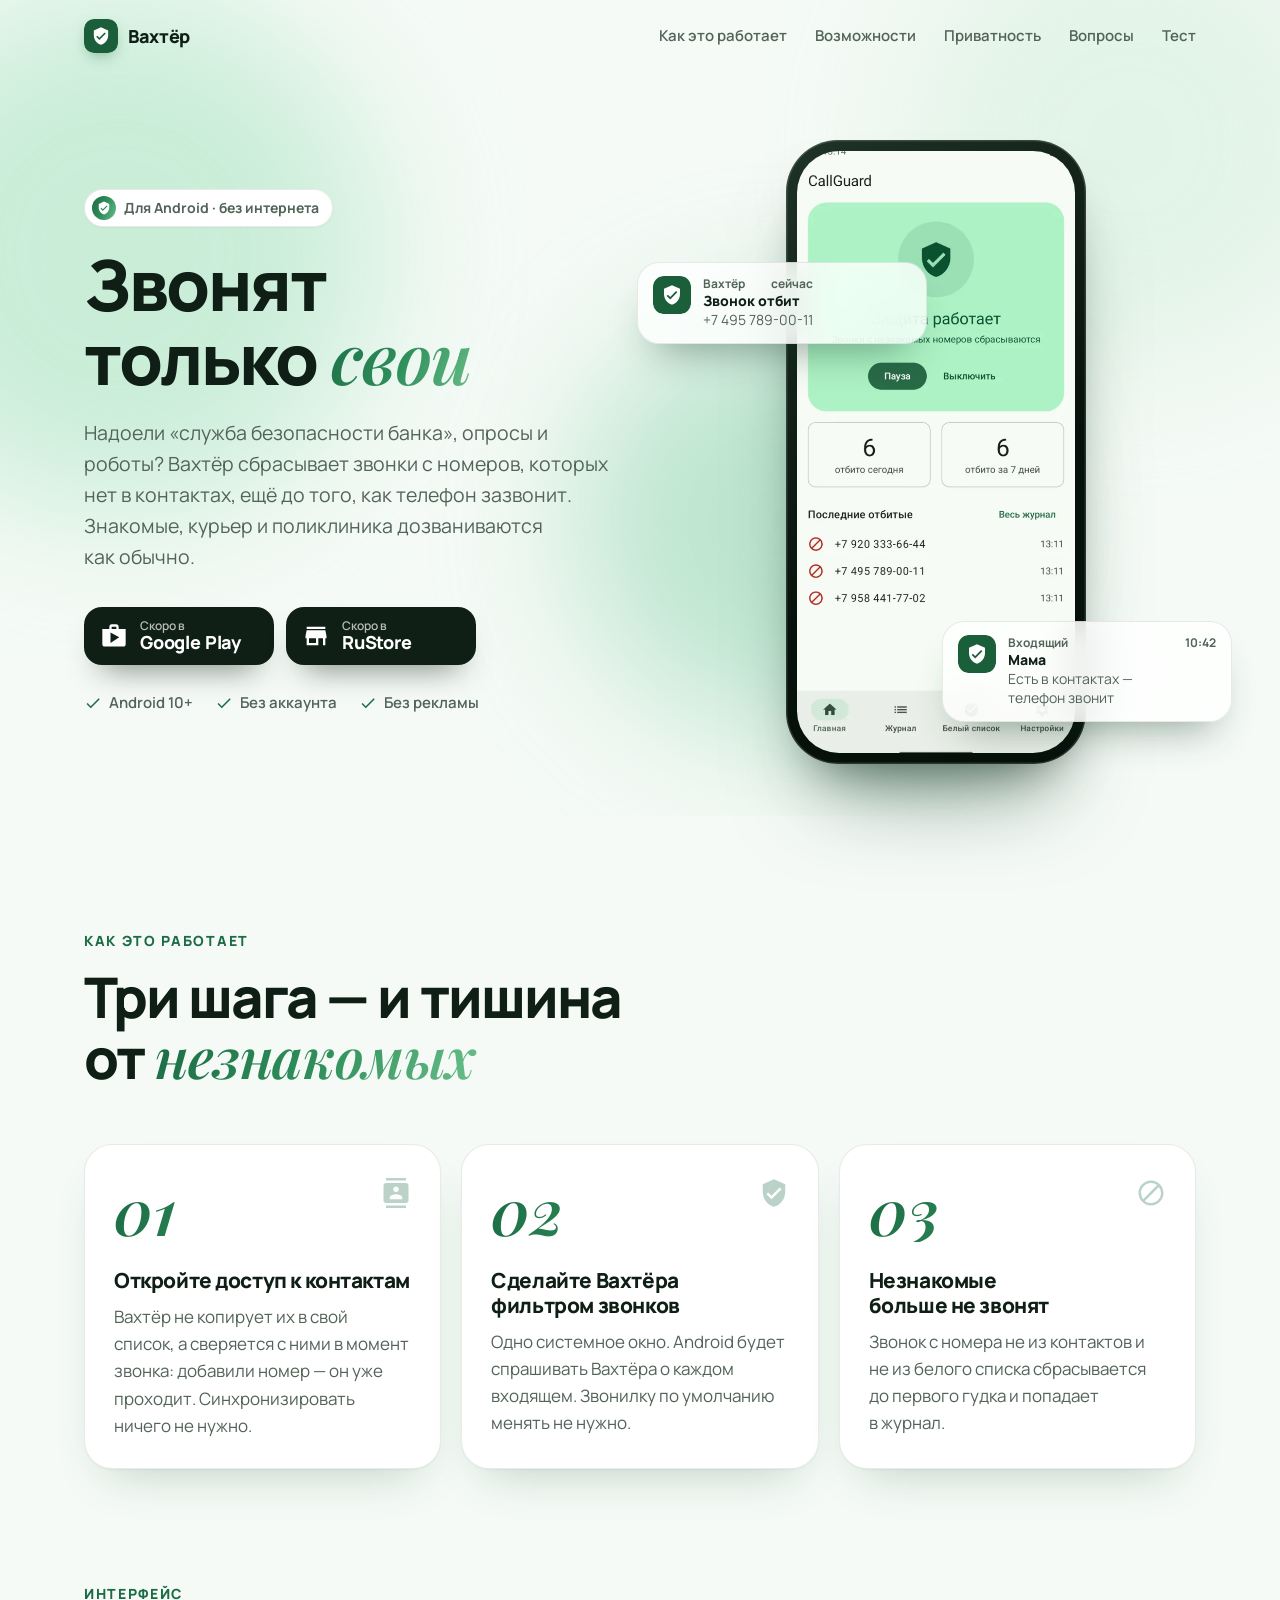
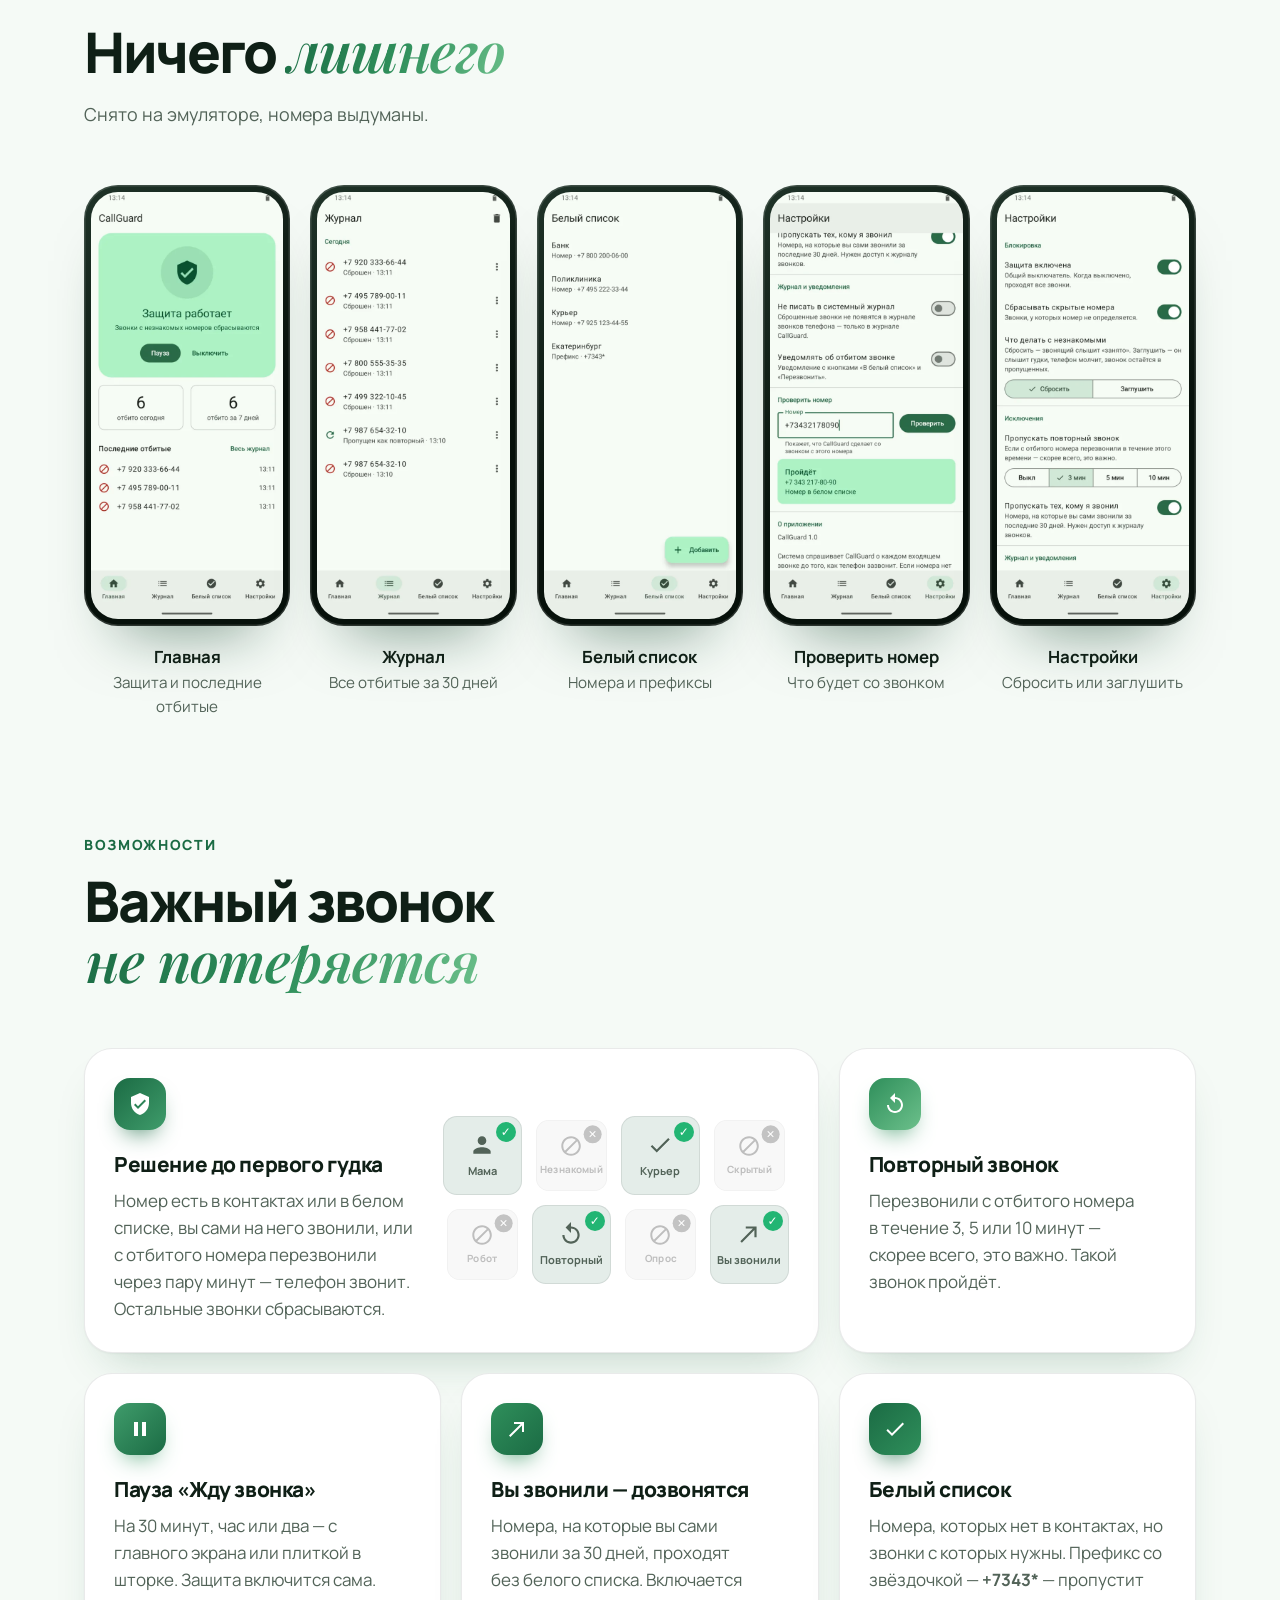
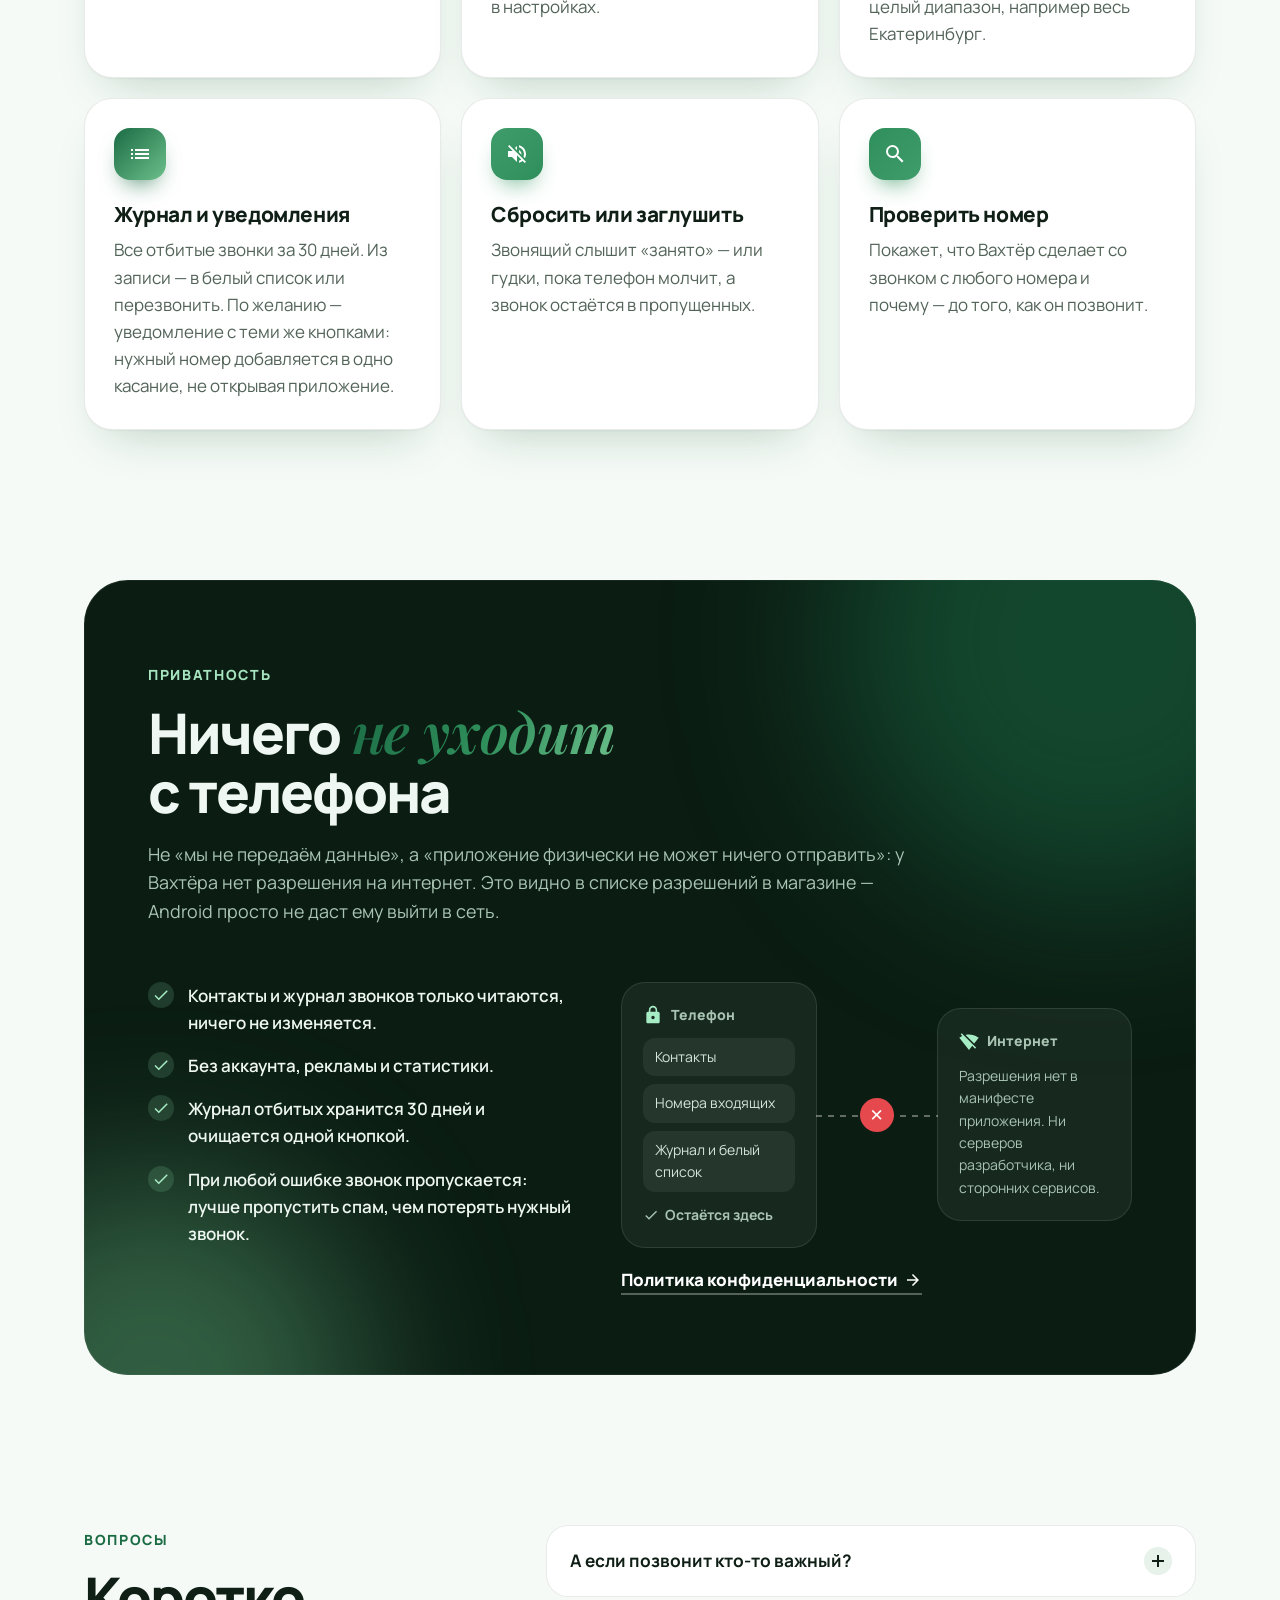
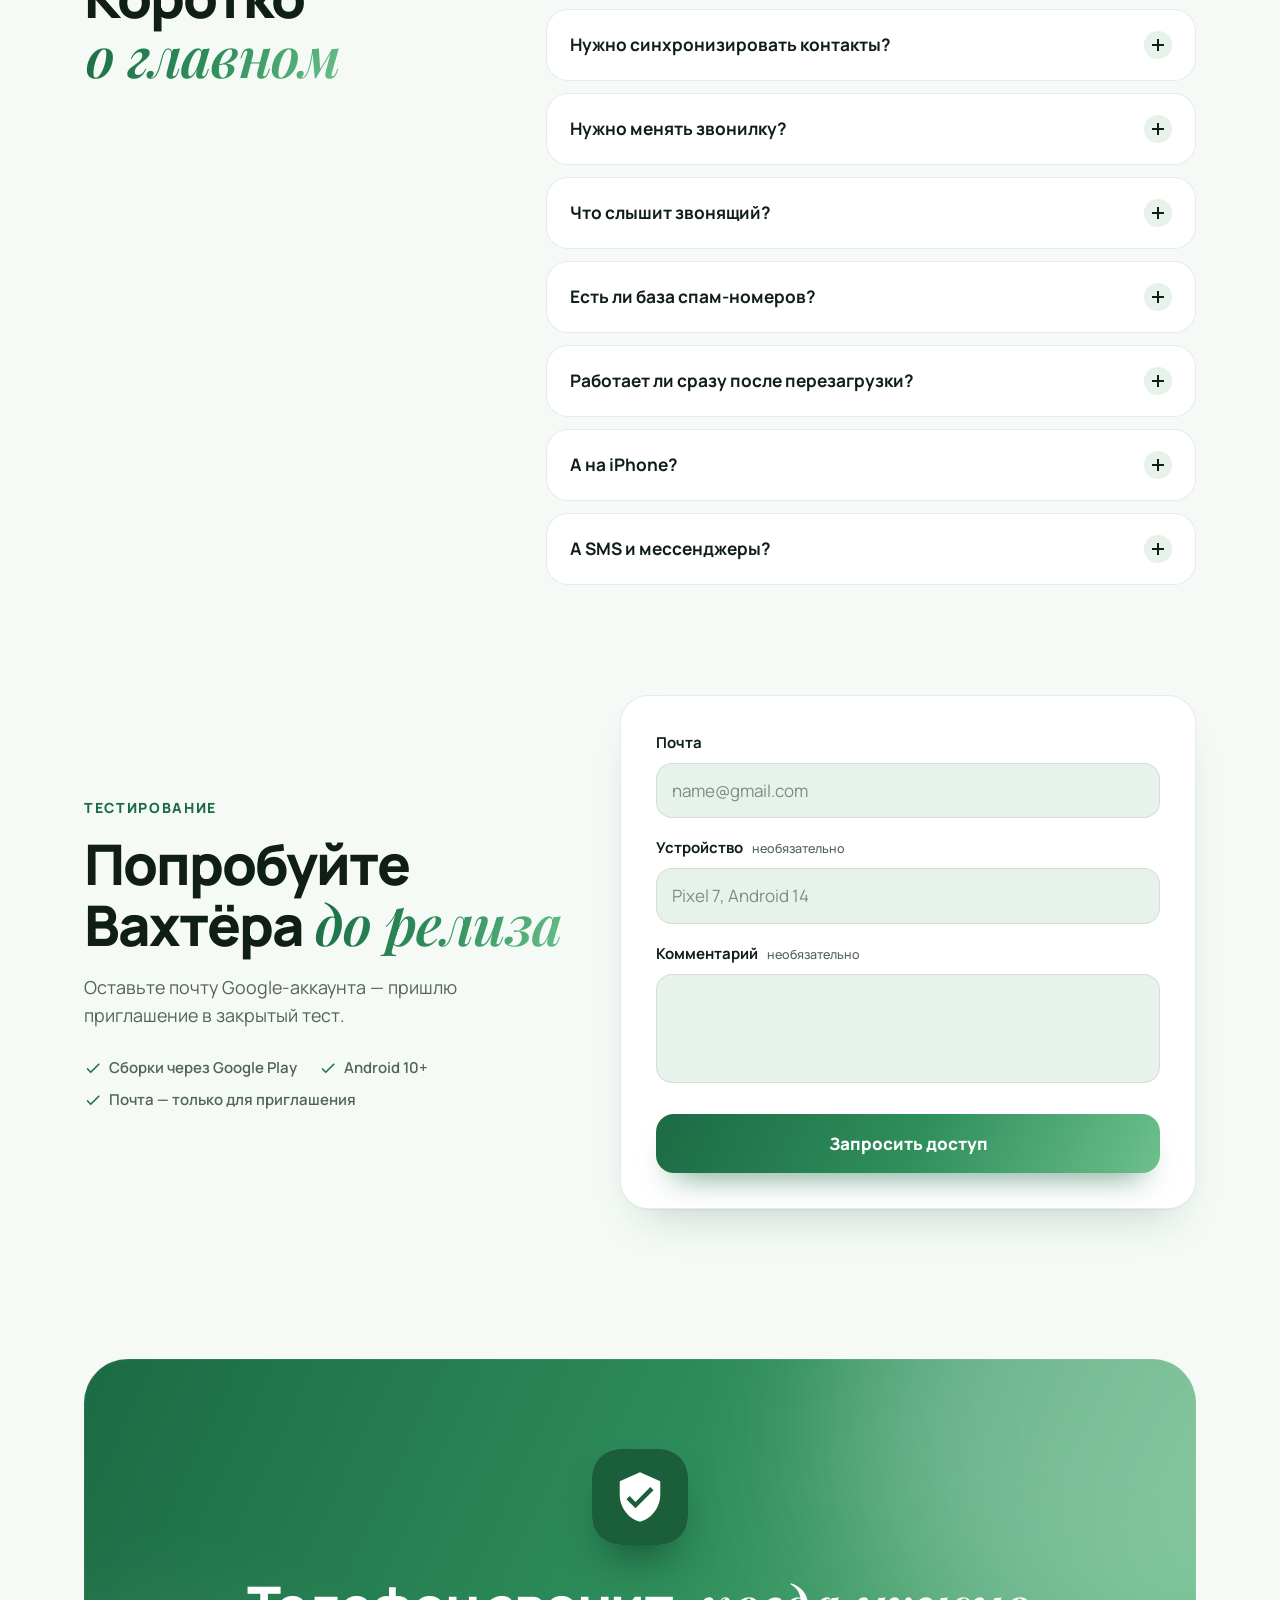
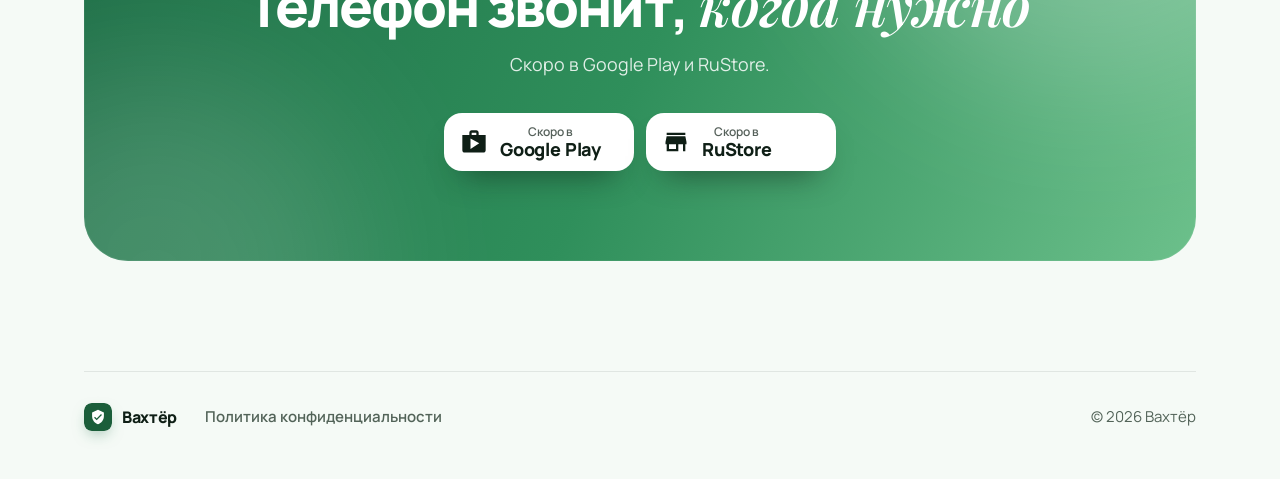
==== commit 509bacc4: "Переименование в Вахтёр Новое название, адрес сайта nightwelf.github.io/vakhter/, тексты с акцентом " ====
--- a/index.html
+++ b/index.html
@@ -3,15 +3,15 @@
 <head>
   <meta charset="utf-8">
   <meta name="viewport" content="width=device-width, initial-scale=1">
-  <title>CallGuard — защита от спам-звонков для Android</title>
-  <meta name="description" content="CallGuard сбрасывает звонки с номеров, которых нет в контактах, ещё до того, как телефон зазвонит. Свои дозвонятся. Без интернета, без рекламы.">
+  <title>Вахтёр — защита от спам-звонков для Android</title>
+  <meta name="description" content="Вахтёр сбрасывает звонки с номеров, которых нет в контактах, ещё до того, как телефон зазвонит. Важный звонок всё равно дойдёт. Без интернета, без рекламы.">
   <meta name="theme-color" content="#1b6b44">
   <meta property="og:type" content="website">
-  <meta property="og:title" content="CallGuard">
+  <meta property="og:title" content="Вахтёр">
   <meta property="og:description" content="Звонят только свои. Незнакомые номера сбрасываются ещё до первого гудка.">
-  <meta property="og:url" content="https://nightwelf.github.io/callguard/">
-  <meta property="og:image" content="https://nightwelf.github.io/callguard/assets/og.png">
-  <link rel="canonical" href="https://nightwelf.github.io/callguard/">
+  <meta property="og:url" content="https://nightwelf.github.io/vakhter/">
+  <meta property="og:image" content="https://nightwelf.github.io/vakhter/assets/og.png">
+  <link rel="canonical" href="https://nightwelf.github.io/vakhter/">
   <meta name="twitter:card" content="summary_large_image">
   <link rel="icon" href="assets/favicon.svg" type="image/svg+xml">
   <link rel="apple-touch-icon" href="assets/apple-touch-icon.png">
@@ -47,7 +47,7 @@
 
 <header class="header">
   <div class="wrap">
-    <a class="brand" href="./"><img src="assets/favicon.svg" alt="" width="34" height="34"><span>CallGuard</span></a>
+    <a class="brand" href="./"><img src="assets/favicon.svg" alt="" width="34" height="34"><span>Вахтёр</span></a>
     <nav class="nav" aria-label="Разделы">
       <a href="#how">Как это работает</a>
       <a href="#features">Возможности</a>
@@ -66,7 +66,7 @@
       <div>
         <span class="eyebrow"><i><svg class="ic"><use href="#i-shield"/></svg></i>Для Android · без интернета</span>
         <h1>Звонят только <em>свои</em></h1>
-        <p class="lead">Надоели «служба безопасности банка», опросы и роботы? CallGuard сбрасывает звонки с номеров, которых нет в контактах, ещё до того, как телефон зазвонит. Знакомые, курьер и поликлиника дозваниваются как обычно.</p>
+        <p class="lead">Надоели «служба безопасности банка», опросы и роботы? Вахтёр сбрасывает звонки с номеров, которых нет в контактах, ещё до того, как телефон зазвонит. Знакомые, курьер и поликлиника дозваниваются как обычно.</p>
         <!-- Not in the stores yet: swap in the real store links after publishing. -->
         <div class="stores">
           <a class="store" aria-disabled="true"><svg class="ic"><use href="#i-shop"/></svg>
@@ -85,7 +85,7 @@
         <div class="notif">
           <img src="assets/favicon.svg" alt="" width="38" height="38">
           <div>
-            <p><span>CallGuard</span><span>сейчас</span></p>
+            <p><span>Вахтёр</span><span>сейчас</span></p>
             <strong>Звонок отбит</strong>
             <p>+7 495 789-00-11</p>
           </div>
@@ -115,12 +115,12 @@
         <article class="card step reveal">
           <svg class="ic"><use href="#i-contacts"/></svg>
           <h3>Откройте доступ к контактам</h3>
-          <p>Чтобы отличать знакомые номера. Контакты только читаются на телефоне и никуда не отправляются.</p>
+          <p>Вахтёр не копирует их в свой список, а сверяется с ними в момент звонка: добавили номер&nbsp;— он уже проходит. Синхронизировать ничего не нужно.</p>
         </article>
         <article class="card step reveal" style="--delay:.1s">
           <svg class="ic"><use href="#i-shield"/></svg>
-          <h3>Сделайте CallGuard фильтром звонков</h3>
-          <p>Одно системное окно. Android будет спрашивать CallGuard о каждом входящем. Звонилку по умолчанию менять не нужно.</p>
+          <h3>Сделайте Вахтёра фильтром звонков</h3>
+          <p>Одно системное окно. Android будет спрашивать Вахтёра о каждом входящем. Звонилку по умолчанию менять не нужно.</p>
         </article>
         <article class="card step reveal" style="--delay:.2s">
           <svg class="ic"><use href="#i-block"/></svg>
@@ -193,24 +193,24 @@
           <p>Перезвонили с отбитого номера в течение 3, 5 или 10 минут&nbsp;— скорее всего, это важно. Такой звонок пройдёт.</p>
         </article>
         <article class="card reveal">
-          <span class="badge" style="--c1:#1b6b44;--c2:#2f8f5b"><svg class="ic"><use href="#i-check"/></svg></span>
-          <h3>Белый список</h3>
-          <p>Номера, которых нет в контактах, но звонки с которых нужны. Префикс со звёздочкой&nbsp;— <b>+7343*</b>&nbsp;— пропустит все номера с таким началом.</p>
-        </article>
-        <article class="card reveal" style="--delay:.1s">
           <span class="badge" style="--c1:#3f9c6b;--c2:#1b6b44"><svg class="ic"><use href="#i-pause"/></svg></span>
           <h3>Пауза «Жду звонка»</h3>
           <p>На 30 минут, час или два&nbsp;— с главного экрана или плиткой в шторке. Защита включится сама.</p>
         </article>
-        <article class="card reveal" style="--delay:.2s">
+        <article class="card reveal" style="--delay:.1s">
           <span class="badge" style="--c1:#2f8f5b;--c2:#1b6b44"><svg class="ic"><use href="#i-outgoing"/></svg></span>
           <h3>Вы звонили&nbsp;— дозвонятся</h3>
           <p>Номера, на которые вы сами звонили за 30 дней, проходят без белого списка. Включается в настройках.</p>
         </article>
+        <article class="card reveal" style="--delay:.2s">
+          <span class="badge" style="--c1:#1b6b44;--c2:#2f8f5b"><svg class="ic"><use href="#i-check"/></svg></span>
+          <h3>Белый список</h3>
+          <p>Номера, которых нет в контактах, но звонки с которых нужны. Префикс со звёздочкой&nbsp;— <b>+7343*</b>&nbsp;— пропустит целый диапазон, например весь Екатеринбург.</p>
+        </article>
         <article class="card reveal">
           <span class="badge" style="--c1:#1b6b44;--c2:#6cc08b"><svg class="ic"><use href="#i-list"/></svg></span>
           <h3>Журнал и уведомления</h3>
-          <p>Все отбитые звонки за 30 дней. Из записи&nbsp;— в белый список или перезвонить. По желанию&nbsp;— уведомление с теми же кнопками.</p>
+          <p>Все отбитые звонки за 30 дней. Из записи&nbsp;— в белый список или перезвонить. По желанию&nbsp;— уведомление с теми же кнопками: нужный номер добавляется в одно касание, не открывая приложение.</p>
         </article>
         <article class="card reveal" style="--delay:.1s">
           <span class="badge" style="--c1:#3f9c6b;--c2:#2f8f5b"><svg class="ic"><use href="#i-volume-off"/></svg></span>
@@ -220,7 +220,7 @@
         <article class="card reveal" style="--delay:.2s">
           <span class="badge" style="--c1:#2f8f5b;--c2:#3f9c6b"><svg class="ic"><use href="#i-search"/></svg></span>
           <h3>Проверить номер</h3>
-          <p>Покажет, что CallGuard сделает со звонком с любого номера и почему&nbsp;— до того, как он позвонит.</p>
+          <p>Покажет, что Вахтёр сделает со звонком с любого номера и почему&nbsp;— до того, как он позвонит.</p>
         </article>
       </div>
     </div>
@@ -232,7 +232,7 @@
         <div class="head reveal">
           <span class="kicker">Приватность</span>
           <h2>Ничего <em>не уходит</em> с телефона</h2>
-          <p>У CallGuard нет разрешения на интернет. Это видно в карточке приложения в магазине: Android просто не даст ему выйти в сеть.</p>
+          <p>Не «мы не передаём данные», а «приложение физически не может ничего отправить»: у Вахтёра нет разрешения на интернет. Это видно в списке разрешений в магазине&nbsp;— Android просто не даст ему выйти в сеть.</p>
         </div>
         <div class="privacy-grid">
           <ul class="checks reveal">
@@ -277,8 +277,12 @@
           <p>Для этого есть повторный звонок (перезвонили в течение нескольких минут&nbsp;— пройдёт), пауза «Жду звонка», белый список и «Пропускать тех, кому я звонил». Каждый отбитый звонок виден в журнале, а по желанию приходит уведомление с кнопкой «Перезвонить».</p>
         </details>
         <details>
+          <summary>Нужно синхронизировать контакты?</summary>
+          <p>Нет. Вахтёр не хранит копию телефонной книги, а проверяет номер по контактам в момент звонка. Добавили или удалили контакт&nbsp;— это сразу учитывается, и защита не может остаться с пустым списком и отбивать всех подряд.</p>
+        </details>
+        <details>
           <summary>Нужно менять звонилку?</summary>
-          <p>Нет. CallGuard использует системную роль «Определитель номера и защита от спама»: звоните и принимайте звонки как раньше.</p>
+          <p>Нет. Вахтёр использует системную роль «Определитель номера и защита от спама»: звоните и принимайте звонки как раньше.</p>
         </details>
         <details>
           <summary>Что слышит звонящий?</summary>
@@ -286,7 +290,7 @@
         </details>
         <details>
           <summary>Есть ли база спам-номеров?</summary>
-          <p>Нет, и это намеренно. CallGuard не гадает, кто спамер, а пропускает только своих. Поэтому ему не нужны ни интернет, ни обновления баз&nbsp;— и новый номер мошенника тоже не дозвонится.</p>
+          <p>Нет, и это намеренно. Вахтёр не гадает, кто спамер, а пропускает только своих. Поэтому ему не нужны ни интернет, ни обновления баз&nbsp;— и новый номер мошенника тоже не дозвонится.</p>
         </details>
         <details>
           <summary>Работает ли сразу после перезагрузки?</summary>
@@ -294,7 +298,11 @@
         </details>
         <details>
           <summary>А на iPhone?</summary>
-          <p>CallGuard&nbsp;— только для Android 10 и новее.</p>
+          <p>Вахтёр&nbsp;— только для Android 10 и новее.</p>
+        </details>
+        <details>
+          <summary>А SMS и мессенджеры?</summary>
+          <p>Нет, Вахтёр фильтрует только обычные сотовые звонки. SMS и звонки в WhatsApp, Telegram и других мессенджерах он не трогает.</p>
         </details>
       </div>
     </div>
@@ -304,7 +312,7 @@
     <div class="wrap beta">
       <div class="head reveal">
         <span class="kicker">Тестирование</span>
-        <h2>Попробуйте CallGuard <em>до релиза</em></h2>
+        <h2>Попробуйте Вахтёра <em>до релиза</em></h2>
         <p>Оставьте почту Google-аккаунта&nbsp;— пришлю приглашение в&nbsp;закрытый тест.</p>
         <ul class="facts">
           <li><svg class="ic"><use href="#i-check"/></svg>Сборки через Google Play</li>
@@ -314,7 +322,7 @@
       </div>
 
       <form class="card beta-form reveal" id="beta-form">
-        <input type="hidden" name="app" value="callguard">
+        <input type="hidden" name="app" value="vakhter">
         <label><span>Почта</span><input type="email" name="email" required maxlength="200" autocomplete="email" placeholder="name@gmail.com"></label>
         <label><span>Устройство <small>необязательно</small></span><input name="device" maxlength="100" placeholder="Pixel 7, Android 14"></label>
         <label><span>Комментарий <small>необязательно</small></span><textarea name="comment" maxlength="1000" rows="3"></textarea></label>
@@ -345,9 +353,9 @@
 
 <footer class="footer">
   <div class="wrap">
-    <a class="brand" href="./"><img src="assets/favicon.svg" alt="" width="28" height="28"><span>CallGuard</span></a>
+    <a class="brand" href="./"><img src="assets/favicon.svg" alt="" width="28" height="28"><span>Вахтёр</span></a>
     <a href="privacy.html">Политика конфиденциальности</a>
-    <span class="copy">© 2026 CallGuard</span>
+    <span class="copy">© 2026 Вахтёр</span>
   </div>
 </footer>
 
--- a/assets/style.css
+++ b/assets/style.css
@@ -1,4 +1,4 @@
-/* CallGuard — site styles. Fonts are self-hosted: a privacy site does
+/* Vakhter — site styles. Fonts are self-hosted: a privacy site does
    not hand visitors' IPs to a font CDN. */
 
 @font-face {
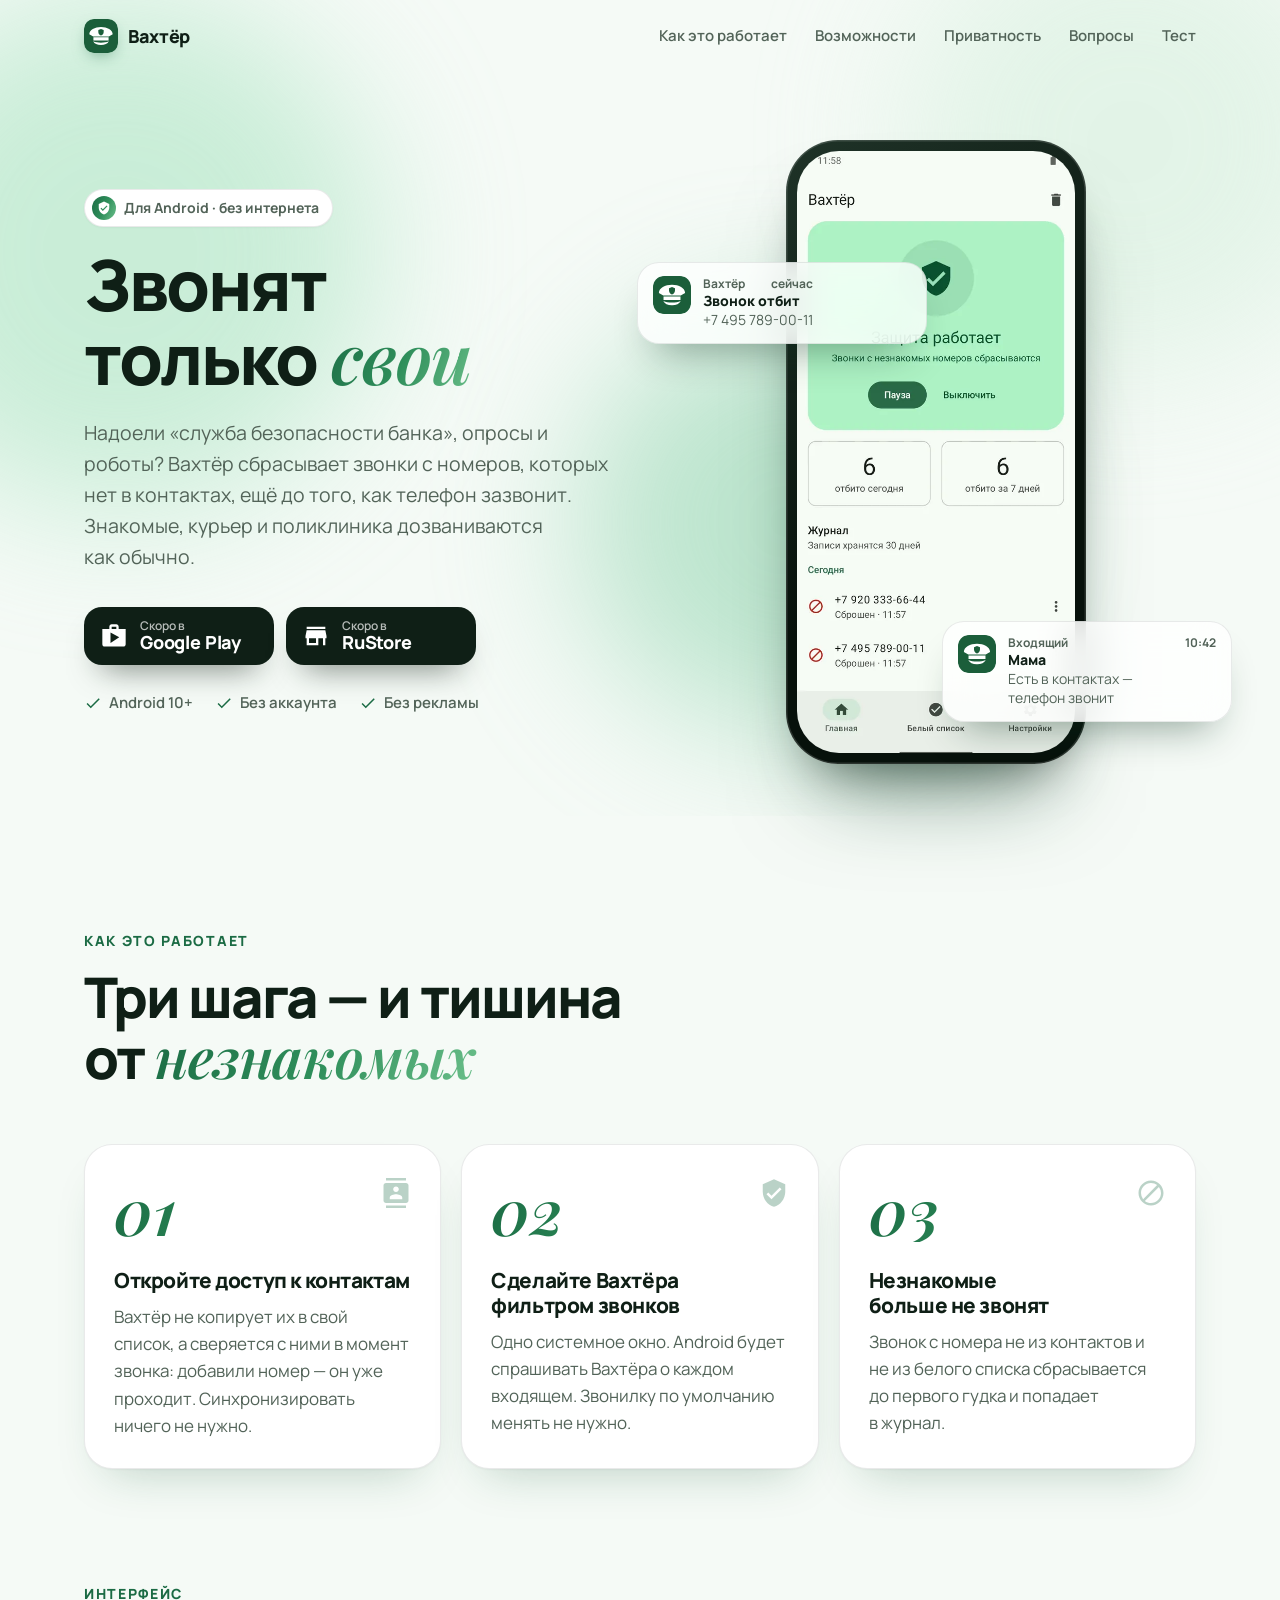
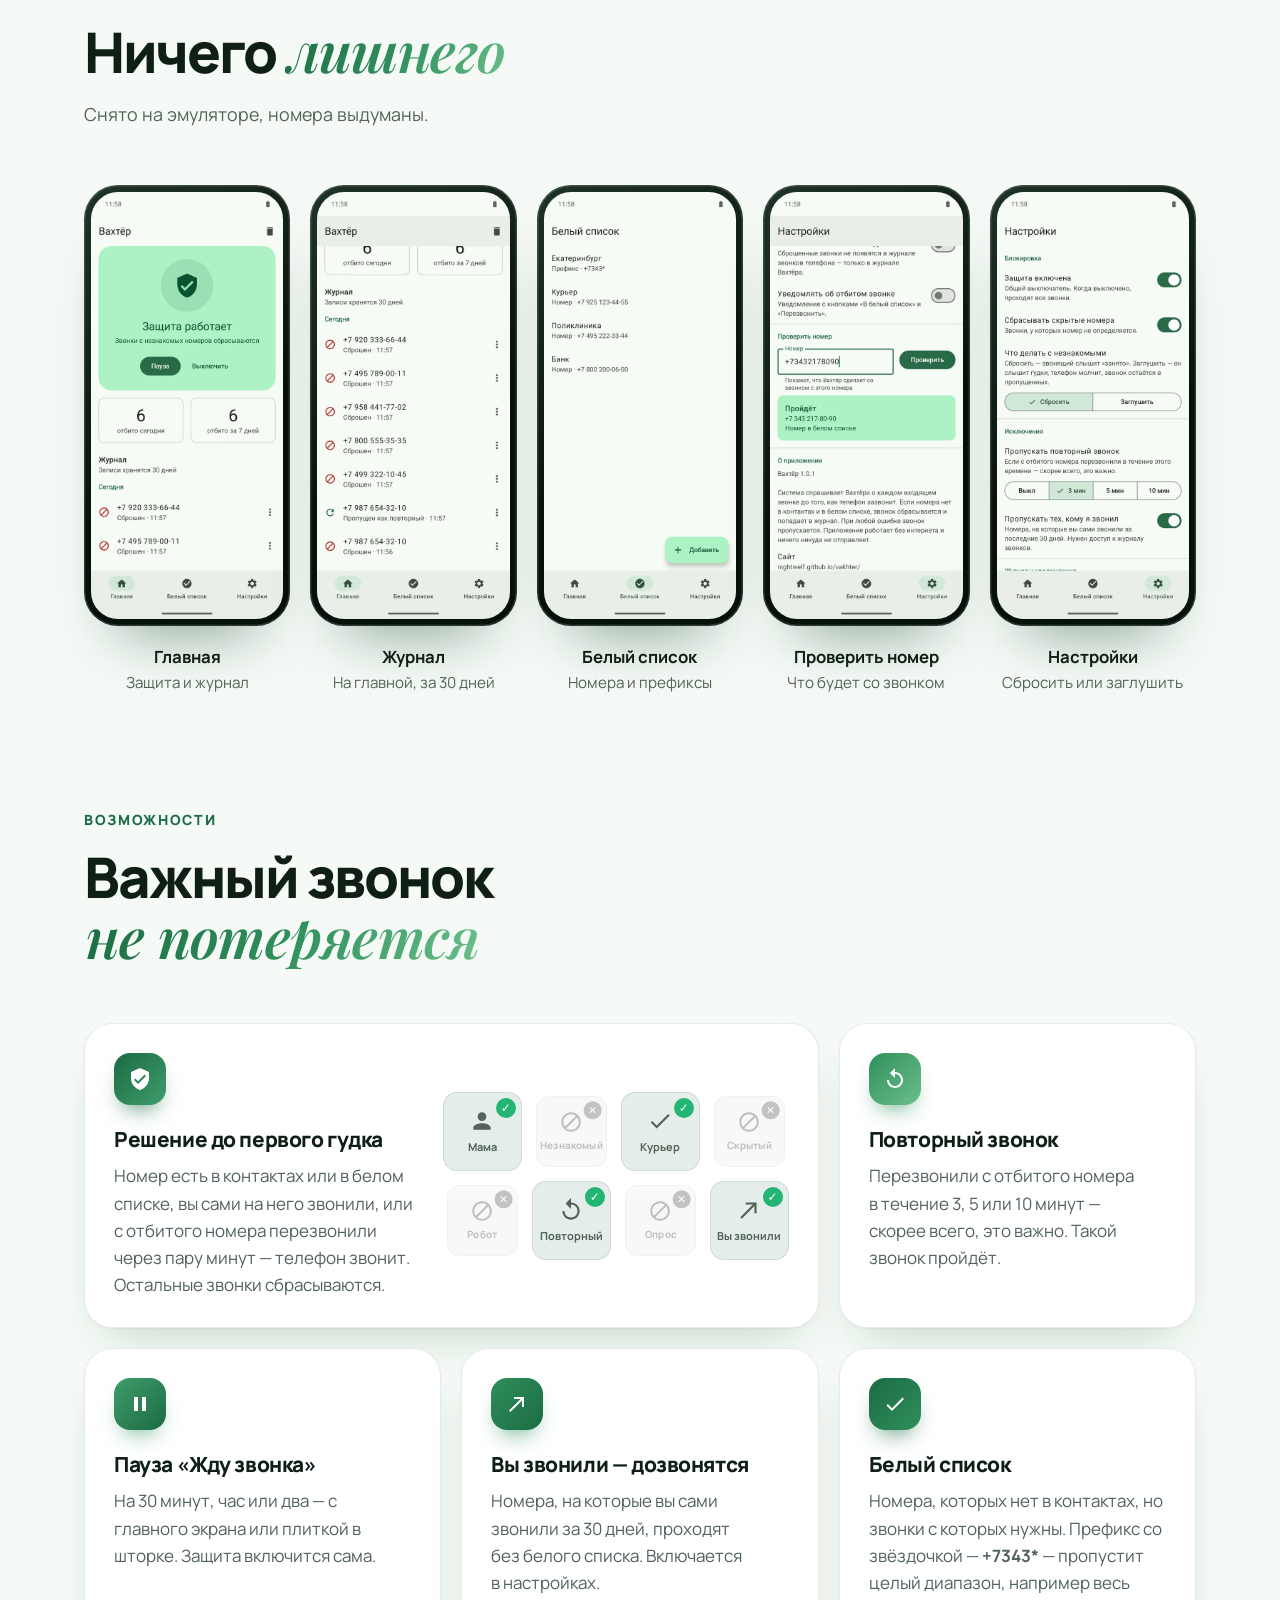
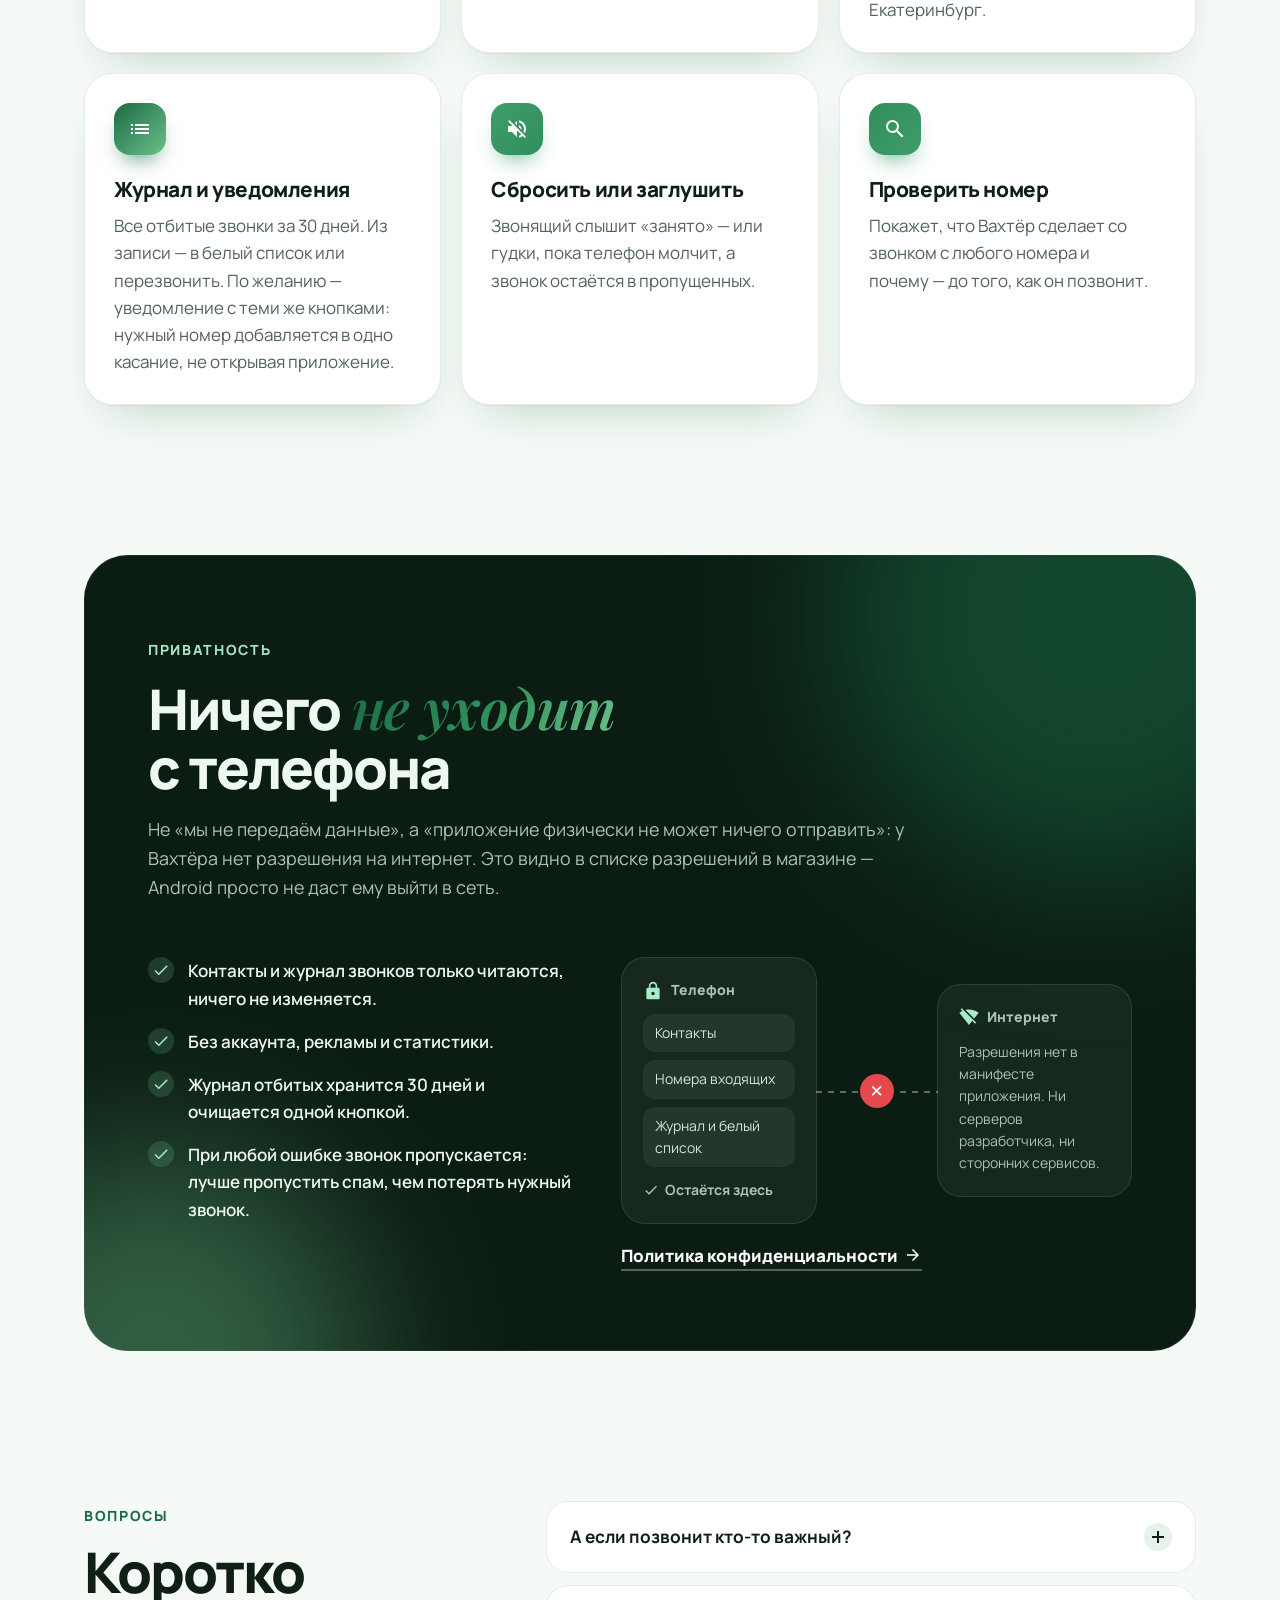
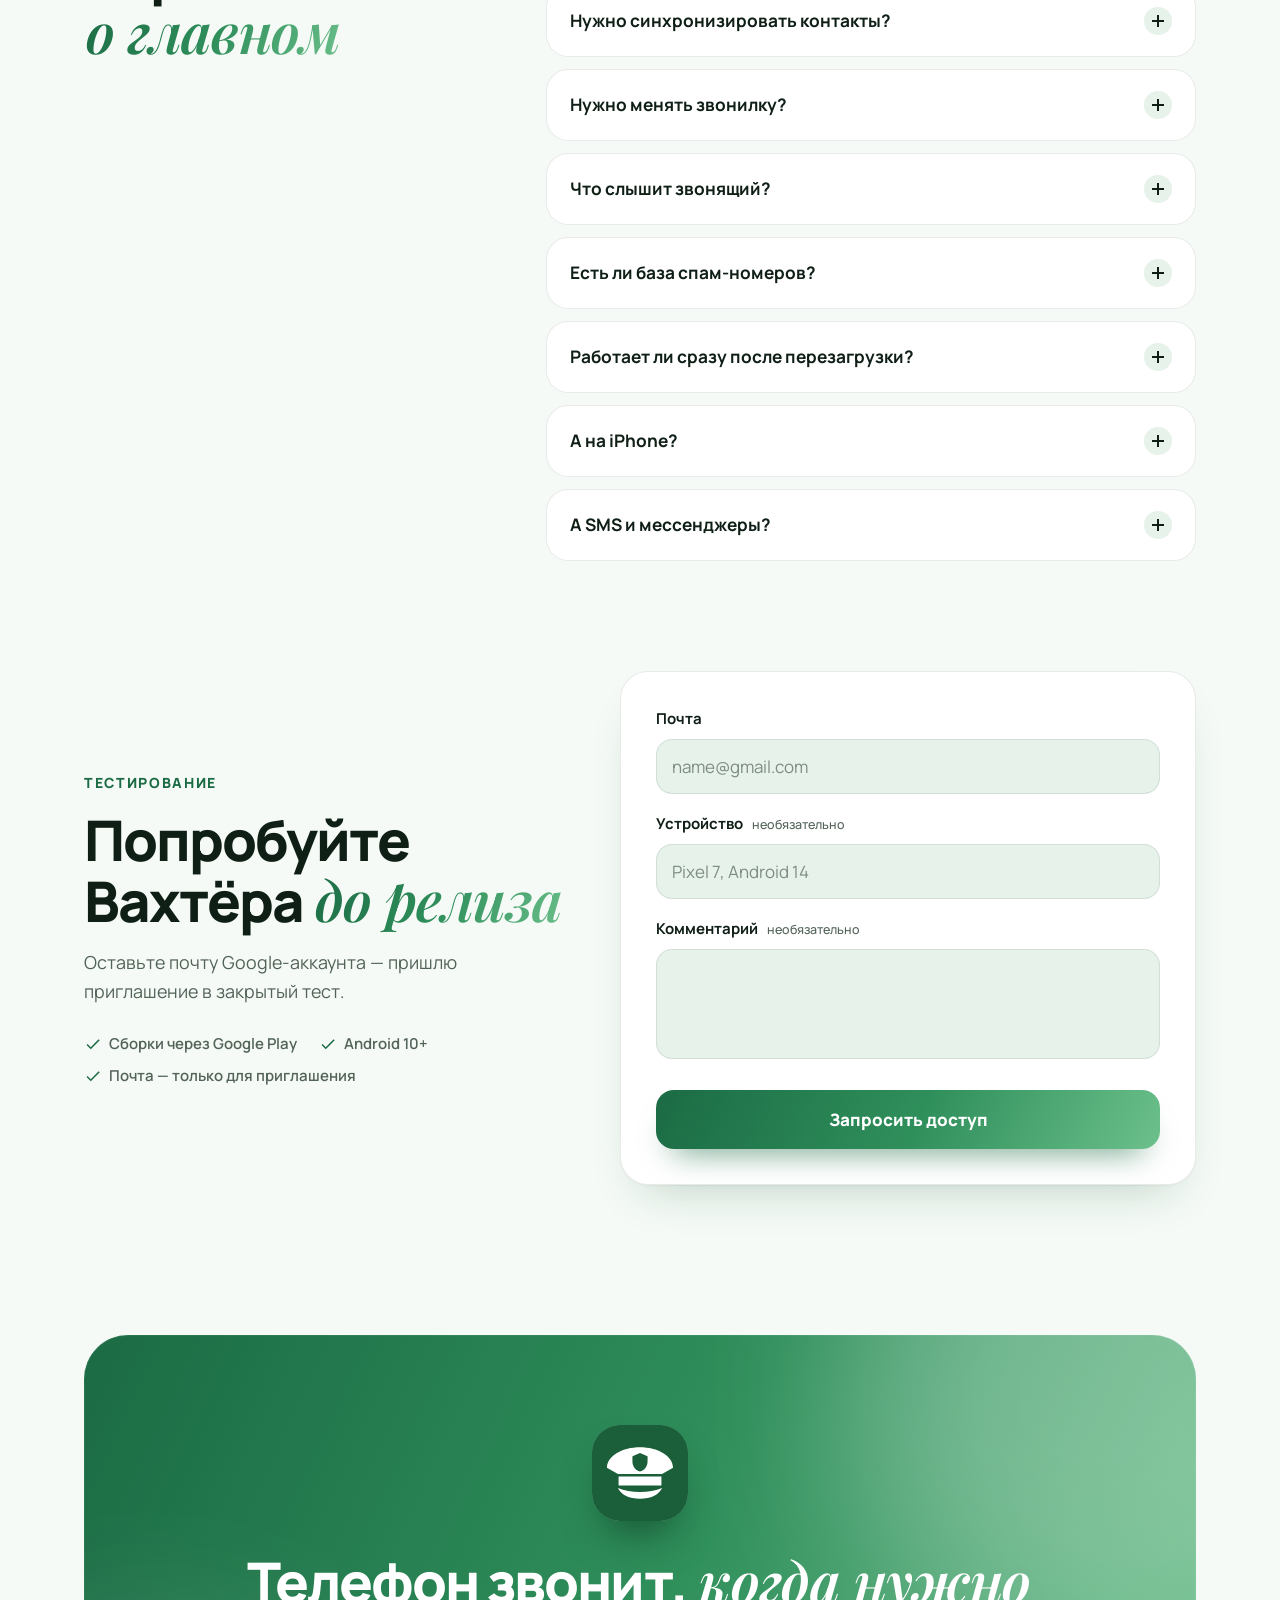
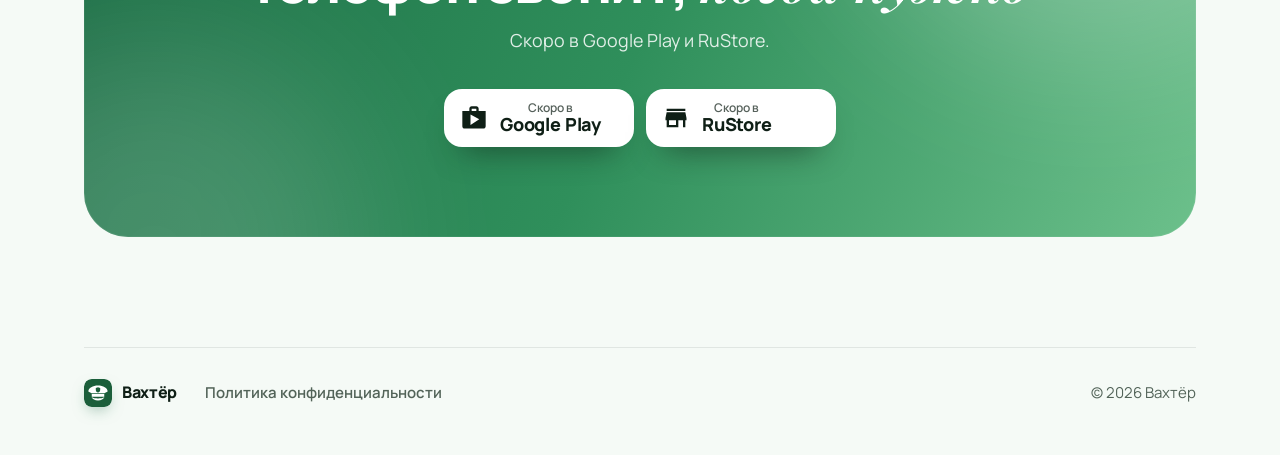
==== commit 74f3c399: "Скриншоты: журнал на главной Кадры пересняты под версию без вкладки «Журнал», подписи обновлены." ====
--- a/index.html
+++ b/index.html
@@ -141,11 +141,11 @@
       <div class="shots">
         <figure class="shot reveal">
           <div class="frame"><img src="assets/shots/1_home.webp" alt="Главный экран: защита работает, отбито сегодня 6 звонков" width="540" height="1200" loading="lazy"></div>
-          <figcaption><b>Главная</b>Защита и последние отбитые</figcaption>
+          <figcaption><b>Главная</b>Защита и журнал</figcaption>
         </figure>
         <figure class="shot reveal" style="--delay:.08s">
-          <div class="frame"><img src="assets/shots/2_journal.webp" alt="Журнал отбитых звонков" width="540" height="1200" loading="lazy"></div>
-          <figcaption><b>Журнал</b>Все отбитые за 30 дней</figcaption>
+          <div class="frame"><img src="assets/shots/2_journal.webp" alt="Журнал отбитых звонков на главном экране" width="540" height="1200" loading="lazy"></div>
+          <figcaption><b>Журнал</b>На главной, за 30 дней</figcaption>
         </figure>
         <figure class="shot reveal" style="--delay:.16s">
           <div class="frame"><img src="assets/shots/3_whitelist.webp" alt="Белый список: банк, поликлиника, курьер, префикс +7343" width="540" height="1200" loading="lazy"></div>
